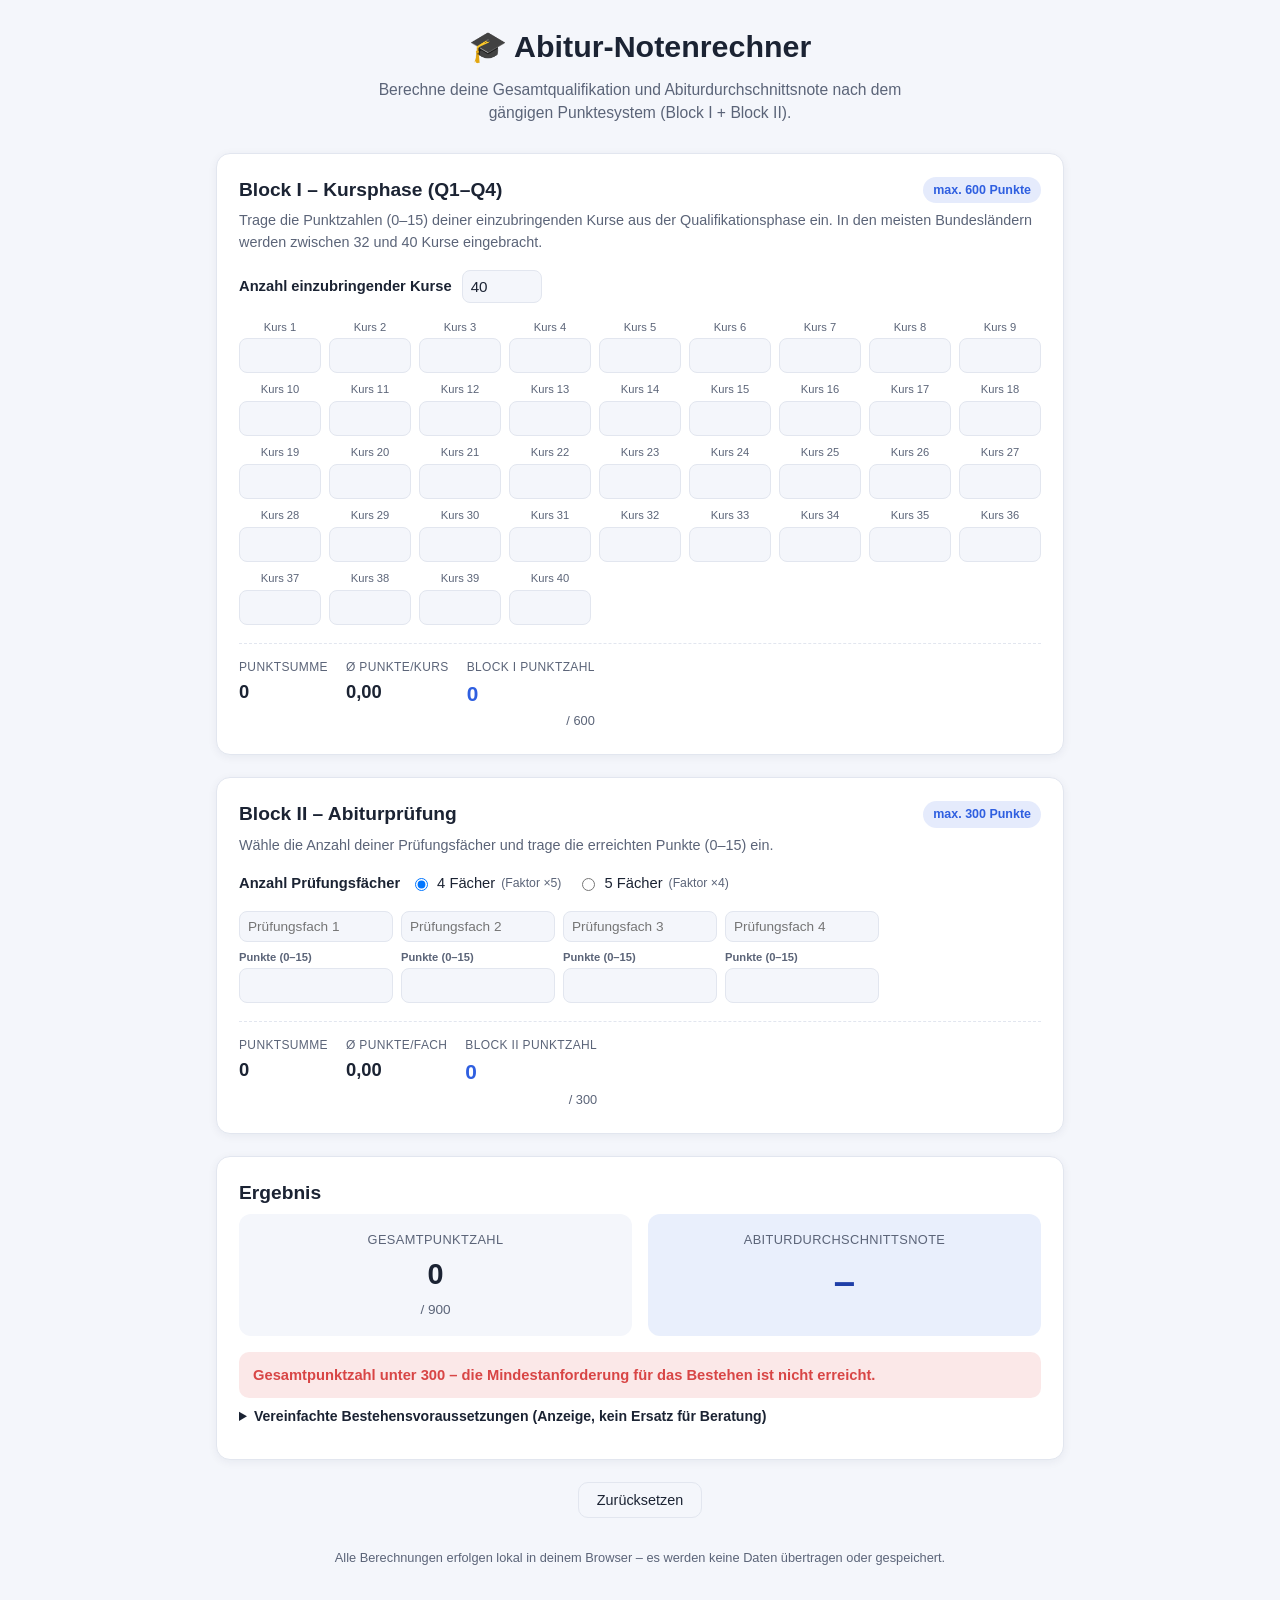
==== index.html @ d729ca48 "Add Abitur-Notenrechner (grade calculator) as static web app Computes Block I (Kursphase) and Block " ====
<!DOCTYPE html>
<html lang="de">
<head>
<meta charset="UTF-8">
<meta name="viewport" content="width=device-width, initial-scale=1.0">
<title>Abitur-Notenrechner</title>
<link rel="stylesheet" href="style.css">
</head>
<body>
<div class="page">

  <header class="site-header">
    <h1>🎓 Abitur-Notenrechner</h1>
    <p class="subtitle">Berechne deine Gesamtqualifikation und Abiturdurchschnittsnote nach dem gängigen Punktesystem (Block&nbsp;I + Block&nbsp;II).</p>
  </header>

  <main>

    <!-- BLOCK I -->
    <section class="card" id="block1">
      <div class="card-header">
        <h2>Block I &ndash; Kursphase (Q1&ndash;Q4)</h2>
        <span class="badge">max. 600 Punkte</span>
      </div>
      <p class="hint">
        Trage die Punktzahlen (0&ndash;15) deiner einzubringenden Kurse aus der Qualifikationsphase ein.
        In den meisten Bundesländern werden zwischen 32 und 40 Kurse eingebracht.
      </p>

      <div class="controls-row">
        <label for="courseCount">Anzahl einzubringender Kurse</label>
        <input type="number" id="courseCount" min="20" max="44" value="40">
      </div>

      <div id="courseGrid" class="input-grid"></div>

      <div class="block-summary">
        <div><span class="label">Punktsumme</span><span class="value" id="courseSum">0</span></div>
        <div><span class="label">Ø Punkte/Kurs</span><span class="value" id="courseAvg">0,00</span></div>
        <div><span class="label">Block&nbsp;I&nbsp;Punktzahl</span><span class="value strong" id="block1Score">0</span><span class="value-max">/ 600</span></div>
      </div>
    </section>

    <!-- BLOCK II -->
    <section class="card" id="block2">
      <div class="card-header">
        <h2>Block II &ndash; Abiturprüfung</h2>
        <span class="badge">max. 300 Punkte</span>
      </div>
      <p class="hint">Wähle die Anzahl deiner Prüfungsfächer und trage die erreichten Punkte (0&ndash;15) ein.</p>

      <div class="controls-row">
        <span class="label-inline">Anzahl Prüfungsfächer</span>
        <div class="radio-group">
          <label><input type="radio" name="examCount" value="4" checked> 4 Fächer <small>(Faktor ×5)</small></label>
          <label><input type="radio" name="examCount" value="5"> 5 Fächer <small>(Faktor ×4)</small></label>
        </div>
      </div>

      <div id="examGrid" class="input-grid exam-grid"></div>

      <div class="block-summary">
        <div><span class="label">Punktsumme</span><span class="value" id="examSum">0</span></div>
        <div><span class="label">Ø Punkte/Fach</span><span class="value" id="examAvg">0,00</span></div>
        <div><span class="label">Block&nbsp;II&nbsp;Punktzahl</span><span class="value strong" id="block2Score">0</span><span class="value-max">/ 300</span></div>
      </div>
    </section>

    <!-- RESULT -->
    <section class="card result-card" id="result">
      <div class="card-header">
        <h2>Ergebnis</h2>
      </div>

      <div class="result-grid">
        <div class="result-tile">
          <span class="label">Gesamtpunktzahl</span>
          <span class="value" id="totalScore">0</span>
          <span class="value-max">/ 900</span>
        </div>
        <div class="result-tile highlight">
          <span class="label">Abiturdurchschnittsnote</span>
          <span class="value note" id="finalGrade">&ndash;</span>
        </div>
      </div>

      <div id="statusBox" class="status-box"></div>

      <details class="rules">
        <summary>Vereinfachte Bestehensvoraussetzungen (Anzeige, kein Ersatz für Beratung)</summary>
        <ul id="rulesList"></ul>
        <p class="disclaimer">
          Die genauen Zulassungs- und Bestehensregeln (z.&nbsp;B. Anzahl erlaubter Unterkurse, Mindestanzahl an Kursen
          auf erhöhtem Niveau, Sonderregeln für Seminararbeiten/besondere Lernleistungen) unterscheiden sich je nach
          Bundesland. Dieser Rechner bildet ausschließlich die bundesweit einheitliche Punkte-zu-Noten-Formel der
          Kultusministerkonferenz ab und ersetzt keine verbindliche Auskunft deiner Schule.
        </p>
      </details>
    </section>

    <div class="actions">
      <button id="resetBtn" class="btn-secondary" type="button">Zurücksetzen</button>
    </div>

  </main>

  <footer class="site-footer">
    <p>Alle Berechnungen erfolgen lokal in deinem Browser &ndash; es werden keine Daten übertragen oder gespeichert.</p>
  </footer>

</div>
<script src="script.js"></script>
</body>
</html>
---- style.css ----
:root {
  --bg: #f4f6fb;
  --card-bg: #ffffff;
  --text: #1b2333;
  --text-muted: #5b6478;
  --border: #e2e6ef;
  --primary: #2f5fe0;
  --primary-dark: #1f3fa8;
  --accent: #16a37a;
  --danger: #d84545;
  --warning: #c98a0e;
  --radius: 14px;
  --shadow: 0 2px 10px rgba(20, 30, 60, 0.06);
}

@media (prefers-color-scheme: dark) {
  :root {
    --bg: #10131c;
    --card-bg: #181c28;
    --text: #eef1f8;
    --text-muted: #9aa3b8;
    --border: #2a2f3f;
    --primary: #5b82ff;
    --primary-dark: #7d9bff;
    --accent: #2fd39a;
    --danger: #ff6b6b;
    --warning: #f0b84c;
    --shadow: 0 2px 14px rgba(0, 0, 0, 0.35);
  }
}

* { box-sizing: border-box; }

body {
  margin: 0;
  font-family: "Segoe UI", Roboto, Helvetica, Arial, sans-serif;
  background: var(--bg);
  color: var(--text);
  line-height: 1.5;
}

.page {
  max-width: 880px;
  margin: 0 auto;
  padding: 24px 16px 60px;
}

.site-header { text-align: center; margin-bottom: 28px; }
.site-header h1 { margin: 0 0 8px; font-size: 1.9rem; }
.subtitle { color: var(--text-muted); max-width: 560px; margin: 0 auto; font-size: 0.98rem; }

.card {
  background: var(--card-bg);
  border: 1px solid var(--border);
  border-radius: var(--radius);
  box-shadow: var(--shadow);
  padding: 22px 22px 24px;
  margin-bottom: 22px;
}

.card-header {
  display: flex;
  align-items: center;
  justify-content: space-between;
  flex-wrap: wrap;
  gap: 8px;
  margin-bottom: 6px;
}

.card-header h2 { margin: 0; font-size: 1.2rem; }

.badge {
  background: rgba(47, 95, 224, 0.12);
  color: var(--primary);
  font-size: 0.78rem;
  font-weight: 600;
  padding: 4px 10px;
  border-radius: 999px;
  white-space: nowrap;
}

.hint {
  color: var(--text-muted);
  font-size: 0.9rem;
  margin: 6px 0 16px;
}

.controls-row {
  display: flex;
  align-items: center;
  gap: 10px;
  flex-wrap: wrap;
  margin-bottom: 16px;
}

.controls-row label, .label-inline {
  font-weight: 600;
  font-size: 0.92rem;
}

.controls-row input[type="number"] {
  width: 80px;
  padding: 7px 8px;
  border-radius: 8px;
  border: 1px solid var(--border);
  background: var(--bg);
  color: var(--text);
  font-size: 0.95rem;
}

.radio-group {
  display: flex;
  gap: 16px;
  flex-wrap: wrap;
}

.radio-group label {
  display: flex;
  align-items: center;
  gap: 6px;
  font-weight: 500;
  font-size: 0.92rem;
  cursor: pointer;
}

.radio-group small { color: var(--text-muted); }

.input-grid {
  display: grid;
  grid-template-columns: repeat(auto-fill, minmax(76px, 1fr));
  gap: 8px;
  margin-bottom: 18px;
}

.exam-grid { grid-template-columns: repeat(auto-fill, minmax(140px, 1fr)); }

.field {
  display: flex;
  flex-direction: column;
  gap: 3px;
}

.field label {
  font-size: 0.7rem;
  color: var(--text-muted);
  text-align: center;
}

.exam-grid .field label { text-align: left; font-weight: 600; }

.field input[type="number"] {
  width: 100%;
  padding: 8px 6px;
  text-align: center;
  border-radius: 8px;
  border: 1px solid var(--border);
  background: var(--bg);
  color: var(--text);
  font-size: 0.95rem;
}

.field input.warn { border-color: var(--warning); background: rgba(201, 138, 14, 0.08); }
.field input.zero { border-color: var(--danger); background: rgba(216, 69, 69, 0.08); }

.exam-grid .field input[type="text"] {
  padding: 7px 8px;
  border-radius: 8px;
  border: 1px solid var(--border);
  background: var(--bg);
  color: var(--text);
  font-size: 0.85rem;
  margin-bottom: 4px;
}

.block-summary {
  display: flex;
  gap: 18px;
  flex-wrap: wrap;
  border-top: 1px dashed var(--border);
  padding-top: 14px;
}

.block-summary > div {
  display: flex;
  flex-direction: column;
  gap: 2px;
}

.block-summary .label {
  font-size: 0.75rem;
  color: var(--text-muted);
  text-transform: uppercase;
  letter-spacing: 0.03em;
}

.block-summary .value {
  font-size: 1.15rem;
  font-weight: 600;
}

.block-summary .value.strong { color: var(--primary); font-size: 1.3rem; }
.block-summary .value-max { font-size: 0.8rem; color: var(--text-muted); align-self: flex-end; }

.result-card { border: 1px solid var(--border); }

.result-grid {
  display: grid;
  grid-template-columns: 1fr 1fr;
  gap: 16px;
  margin-bottom: 16px;
}

.result-tile {
  background: var(--bg);
  border-radius: 12px;
  padding: 16px;
  display: flex;
  flex-direction: column;
  align-items: center;
  gap: 4px;
  text-align: center;
}

.result-tile .label { font-size: 0.8rem; color: var(--text-muted); text-transform: uppercase; letter-spacing: 0.03em; }
.result-tile .value { font-size: 1.8rem; font-weight: 700; }
.result-tile.highlight { background: rgba(47, 95, 224, 0.1); }
.result-tile.highlight .value.note { color: var(--primary-dark); font-size: 2.4rem; }
.result-tile .value-max { font-size: 0.85rem; color: var(--text-muted); }

.status-box {
  border-radius: 10px;
  padding: 12px 14px;
  font-size: 0.92rem;
  font-weight: 600;
  margin-bottom: 8px;
}

.status-box.ok { background: rgba(22, 163, 122, 0.12); color: var(--accent); }
.status-box.fail { background: rgba(216, 69, 69, 0.12); color: var(--danger); }

.rules { font-size: 0.88rem; color: var(--text-muted); }
.rules summary { cursor: pointer; font-weight: 600; color: var(--text); margin-bottom: 8px; }
.rules ul { margin: 8px 0; padding-left: 20px; }
.rules li { margin-bottom: 4px; }
.rules li.pass::before { content: "✓ "; color: var(--accent); font-weight: 700; }
.rules li.fail::before { content: "✗ "; color: var(--danger); font-weight: 700; }
.disclaimer { font-size: 0.8rem; margin-top: 10px; }

.actions { display: flex; justify-content: center; }

.btn-secondary {
  background: transparent;
  border: 1px solid var(--border);
  color: var(--text);
  padding: 9px 18px;
  border-radius: 10px;
  cursor: pointer;
  font-size: 0.9rem;
}
.btn-secondary:hover { border-color: var(--primary); color: var(--primary); }

.site-footer {
  text-align: center;
  color: var(--text-muted);
  font-size: 0.8rem;
  margin-top: 30px;
}

@media (max-width: 480px) {
  .result-grid { grid-template-columns: 1fr; }
}
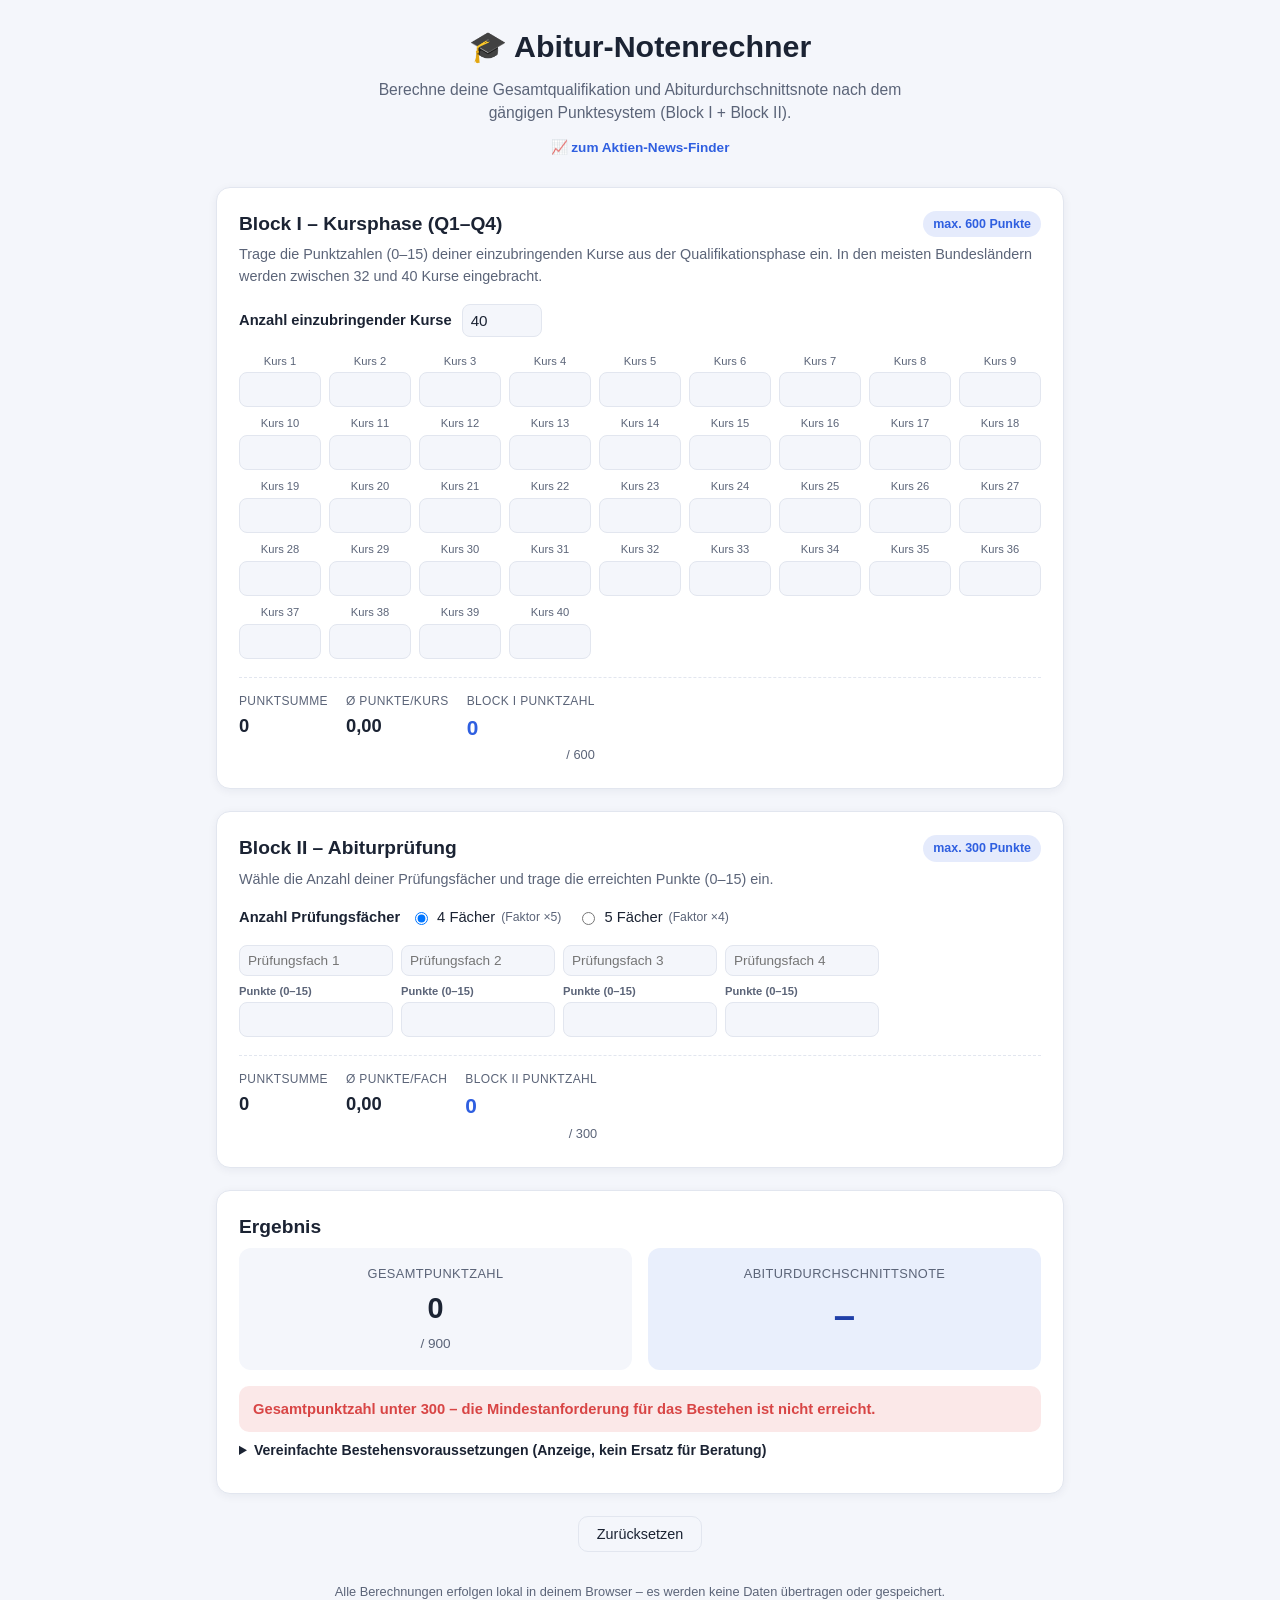
==== commit 82837712: "Add Aktien-News-Finder: search stock news by ticker/company name Client-only page that queries the f" ====
--- a/index.html
+++ b/index.html
@@ -12,6 +12,7 @@
   <header class="site-header">
     <h1>🎓 Abitur-Notenrechner</h1>
     <p class="subtitle">Berechne deine Gesamtqualifikation und Abiturdurchschnittsnote nach dem gängigen Punktesystem (Block&nbsp;I + Block&nbsp;II).</p>
+    <nav class="tool-nav"><a href="aktien-news.html">📈 zum Aktien-News-Finder</a></nav>
   </header>
 
   <main>
--- a/style.css
+++ b/style.css
@@ -49,6 +49,15 @@
 .site-header h1 { margin: 0 0 8px; font-size: 1.9rem; }
 .subtitle { color: var(--text-muted); max-width: 560px; margin: 0 auto; font-size: 0.98rem; }
 
+.tool-nav { margin-top: 10px; }
+.tool-nav a {
+  color: var(--primary);
+  text-decoration: none;
+  font-size: 0.85rem;
+  font-weight: 600;
+}
+.tool-nav a:hover { text-decoration: underline; }
+
 .card {
   background: var(--card-bg);
   border: 1px solid var(--border);
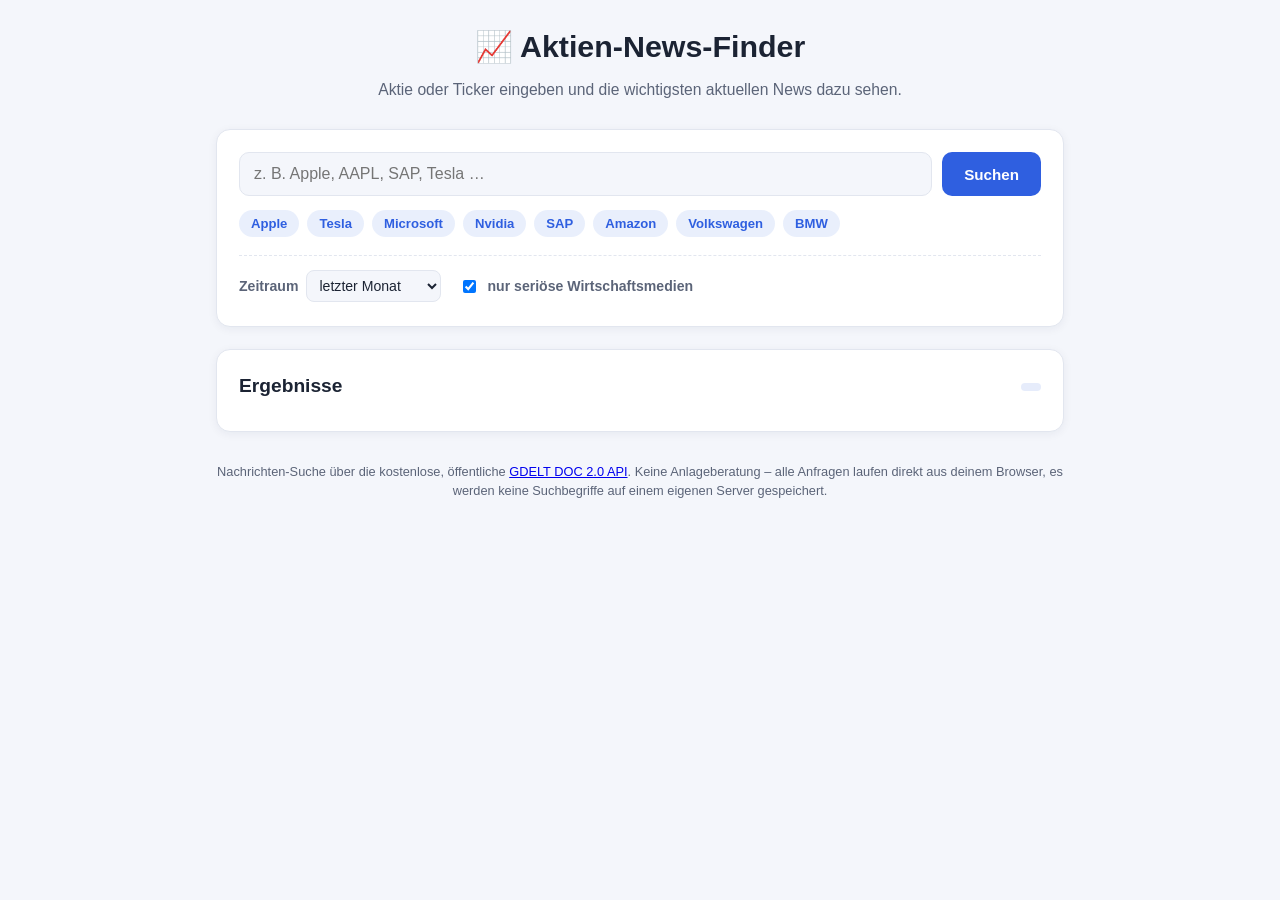
==== commit 0c44537d: "Remove Abitur-Notenrechner, make Aktien-News-Finder the site Deletes the old grade-calculator page a" ====
--- a/index.html
+++ b/index.html
@@ -3,110 +3,61 @@
 <head>
 <meta charset="UTF-8">
 <meta name="viewport" content="width=device-width, initial-scale=1.0">
-<title>Abitur-Notenrechner</title>
+<title>Aktien-News-Finder</title>
 <link rel="stylesheet" href="style.css">
 </head>
 <body>
-<div class="page">
+<div class="page news-page">
 
   <header class="site-header">
-    <h1>🎓 Abitur-Notenrechner</h1>
-    <p class="subtitle">Berechne deine Gesamtqualifikation und Abiturdurchschnittsnote nach dem gängigen Punktesystem (Block&nbsp;I + Block&nbsp;II).</p>
-    <nav class="tool-nav"><a href="aktien-news.html">📈 zum Aktien-News-Finder</a></nav>
+    <h1>📈 Aktien-News-Finder</h1>
+    <p class="subtitle">Aktie oder Ticker eingeben und die wichtigsten aktuellen News dazu sehen.</p>
   </header>
 
   <main>
 
-    <!-- BLOCK I -->
-    <section class="card" id="block1">
-      <div class="card-header">
-        <h2>Block I &ndash; Kursphase (Q1&ndash;Q4)</h2>
-        <span class="badge">max. 600 Punkte</span>
-      </div>
-      <p class="hint">
-        Trage die Punktzahlen (0&ndash;15) deiner einzubringenden Kurse aus der Qualifikationsphase ein.
-        In den meisten Bundesländern werden zwischen 32 und 40 Kurse eingebracht.
-      </p>
+    <section class="card search-card">
+      <form id="searchForm" class="search-row" autocomplete="off">
+        <input type="text" id="stockInput" placeholder="z. B. Apple, AAPL, SAP, Tesla …" aria-label="Aktie oder Ticker">
+        <button type="submit" class="btn-primary">Suchen</button>
+      </form>
+      <div id="suggestions" class="suggestions" hidden></div>
 
-      <div class="controls-row">
-        <label for="courseCount">Anzahl einzubringender Kurse</label>
-        <input type="number" id="courseCount" min="20" max="44" value="40">
-      </div>
+      <div class="chip-row" id="popularChips"></div>
 
-      <div id="courseGrid" class="input-grid"></div>
-
-      <div class="block-summary">
-        <div><span class="label">Punktsumme</span><span class="value" id="courseSum">0</span></div>
-        <div><span class="label">Ø Punkte/Kurs</span><span class="value" id="courseAvg">0,00</span></div>
-        <div><span class="label">Block&nbsp;I&nbsp;Punktzahl</span><span class="value strong" id="block1Score">0</span><span class="value-max">/ 600</span></div>
+      <div class="filter-row">
+        <label class="filter-item">
+          Zeitraum
+          <select id="timespanSelect">
+            <option value="1d">letzte 24 Std.</option>
+            <option value="3d">letzte 3 Tage</option>
+            <option value="1w">letzte Woche</option>
+            <option value="1m" selected>letzter Monat</option>
+            <option value="3m">letzte 3 Monate</option>
+          </select>
+        </label>
+        <label class="filter-item checkbox">
+          <input type="checkbox" id="trustedOnly" checked>
+          nur seriöse Wirtschaftsmedien
+        </label>
       </div>
     </section>
 
-    <!-- BLOCK II -->
-    <section class="card" id="block2">
+    <section class="card results-card">
       <div class="card-header">
-        <h2>Block II &ndash; Abiturprüfung</h2>
-        <span class="badge">max. 300 Punkte</span>
-      </div>
-      <p class="hint">Wähle die Anzahl deiner Prüfungsfächer und trage die erreichten Punkte (0&ndash;15) ein.</p>
-
-      <div class="controls-row">
-        <span class="label-inline">Anzahl Prüfungsfächer</span>
-        <div class="radio-group">
-          <label><input type="radio" name="examCount" value="4" checked> 4 Fächer <small>(Faktor ×5)</small></label>
-          <label><input type="radio" name="examCount" value="5"> 5 Fächer <small>(Faktor ×4)</small></label>
-        </div>
+        <h2 id="resultsTitle">Ergebnisse</h2>
+        <span class="badge" id="resultsCount"></span>
       </div>
 
-      <div id="examGrid" class="input-grid exam-grid"></div>
-
-      <div class="block-summary">
-        <div><span class="label">Punktsumme</span><span class="value" id="examSum">0</span></div>
-        <div><span class="label">Ø Punkte/Fach</span><span class="value" id="examAvg">0,00</span></div>
-        <div><span class="label">Block&nbsp;II&nbsp;Punktzahl</span><span class="value strong" id="block2Score">0</span><span class="value-max">/ 300</span></div>
-      </div>
+      <div id="statusBox" class="status-box" hidden></div>
+      <div id="newsList" class="news-list"></div>
     </section>
-
-    <!-- RESULT -->
-    <section class="card result-card" id="result">
-      <div class="card-header">
-        <h2>Ergebnis</h2>
-      </div>
-
-      <div class="result-grid">
-        <div class="result-tile">
-          <span class="label">Gesamtpunktzahl</span>
-          <span class="value" id="totalScore">0</span>
-          <span class="value-max">/ 900</span>
-        </div>
-        <div class="result-tile highlight">
-          <span class="label">Abiturdurchschnittsnote</span>
-          <span class="value note" id="finalGrade">&ndash;</span>
-        </div>
-      </div>
-
-      <div id="statusBox" class="status-box"></div>
-
-      <details class="rules">
-        <summary>Vereinfachte Bestehensvoraussetzungen (Anzeige, kein Ersatz für Beratung)</summary>
-        <ul id="rulesList"></ul>
-        <p class="disclaimer">
-          Die genauen Zulassungs- und Bestehensregeln (z.&nbsp;B. Anzahl erlaubter Unterkurse, Mindestanzahl an Kursen
-          auf erhöhtem Niveau, Sonderregeln für Seminararbeiten/besondere Lernleistungen) unterscheiden sich je nach
-          Bundesland. Dieser Rechner bildet ausschließlich die bundesweit einheitliche Punkte-zu-Noten-Formel der
-          Kultusministerkonferenz ab und ersetzt keine verbindliche Auskunft deiner Schule.
-        </p>
-      </details>
-    </section>
-
-    <div class="actions">
-      <button id="resetBtn" class="btn-secondary" type="button">Zurücksetzen</button>
-    </div>
 
   </main>
 
   <footer class="site-footer">
-    <p>Alle Berechnungen erfolgen lokal in deinem Browser &ndash; es werden keine Daten übertragen oder gespeichert.</p>
+    <p>Nachrichten-Suche über die kostenlose, öffentliche <a href="https://blog.gdeltproject.org/gdelt-doc-2-0-api-debuts/" target="_blank" rel="noopener">GDELT&nbsp;DOC&nbsp;2.0&nbsp;API</a>.
+    Keine Anlageberatung &ndash; alle Anfragen laufen direkt aus deinem Browser, es werden keine Suchbegriffe auf einem eigenen Server gespeichert.</p>
   </footer>
 
 </div>
--- a/style.css
+++ b/style.css
@@ -49,15 +49,6 @@
 .site-header h1 { margin: 0 0 8px; font-size: 1.9rem; }
 .subtitle { color: var(--text-muted); max-width: 560px; margin: 0 auto; font-size: 0.98rem; }
 
-.tool-nav { margin-top: 10px; }
-.tool-nav a {
-  color: var(--primary);
-  text-decoration: none;
-  font-size: 0.85rem;
-  font-weight: 600;
-}
-.tool-nav a:hover { text-decoration: underline; }
-
 .card {
   background: var(--card-bg);
   border: 1px solid var(--border);
@@ -88,154 +79,6 @@
   white-space: nowrap;
 }
 
-.hint {
-  color: var(--text-muted);
-  font-size: 0.9rem;
-  margin: 6px 0 16px;
-}
-
-.controls-row {
-  display: flex;
-  align-items: center;
-  gap: 10px;
-  flex-wrap: wrap;
-  margin-bottom: 16px;
-}
-
-.controls-row label, .label-inline {
-  font-weight: 600;
-  font-size: 0.92rem;
-}
-
-.controls-row input[type="number"] {
-  width: 80px;
-  padding: 7px 8px;
-  border-radius: 8px;
-  border: 1px solid var(--border);
-  background: var(--bg);
-  color: var(--text);
-  font-size: 0.95rem;
-}
-
-.radio-group {
-  display: flex;
-  gap: 16px;
-  flex-wrap: wrap;
-}
-
-.radio-group label {
-  display: flex;
-  align-items: center;
-  gap: 6px;
-  font-weight: 500;
-  font-size: 0.92rem;
-  cursor: pointer;
-}
-
-.radio-group small { color: var(--text-muted); }
-
-.input-grid {
-  display: grid;
-  grid-template-columns: repeat(auto-fill, minmax(76px, 1fr));
-  gap: 8px;
-  margin-bottom: 18px;
-}
-
-.exam-grid { grid-template-columns: repeat(auto-fill, minmax(140px, 1fr)); }
-
-.field {
-  display: flex;
-  flex-direction: column;
-  gap: 3px;
-}
-
-.field label {
-  font-size: 0.7rem;
-  color: var(--text-muted);
-  text-align: center;
-}
-
-.exam-grid .field label { text-align: left; font-weight: 600; }
-
-.field input[type="number"] {
-  width: 100%;
-  padding: 8px 6px;
-  text-align: center;
-  border-radius: 8px;
-  border: 1px solid var(--border);
-  background: var(--bg);
-  color: var(--text);
-  font-size: 0.95rem;
-}
-
-.field input.warn { border-color: var(--warning); background: rgba(201, 138, 14, 0.08); }
-.field input.zero { border-color: var(--danger); background: rgba(216, 69, 69, 0.08); }
-
-.exam-grid .field input[type="text"] {
-  padding: 7px 8px;
-  border-radius: 8px;
-  border: 1px solid var(--border);
-  background: var(--bg);
-  color: var(--text);
-  font-size: 0.85rem;
-  margin-bottom: 4px;
-}
-
-.block-summary {
-  display: flex;
-  gap: 18px;
-  flex-wrap: wrap;
-  border-top: 1px dashed var(--border);
-  padding-top: 14px;
-}
-
-.block-summary > div {
-  display: flex;
-  flex-direction: column;
-  gap: 2px;
-}
-
-.block-summary .label {
-  font-size: 0.75rem;
-  color: var(--text-muted);
-  text-transform: uppercase;
-  letter-spacing: 0.03em;
-}
-
-.block-summary .value {
-  font-size: 1.15rem;
-  font-weight: 600;
-}
-
-.block-summary .value.strong { color: var(--primary); font-size: 1.3rem; }
-.block-summary .value-max { font-size: 0.8rem; color: var(--text-muted); align-self: flex-end; }
-
-.result-card { border: 1px solid var(--border); }
-
-.result-grid {
-  display: grid;
-  grid-template-columns: 1fr 1fr;
-  gap: 16px;
-  margin-bottom: 16px;
-}
-
-.result-tile {
-  background: var(--bg);
-  border-radius: 12px;
-  padding: 16px;
-  display: flex;
-  flex-direction: column;
-  align-items: center;
-  gap: 4px;
-  text-align: center;
-}
-
-.result-tile .label { font-size: 0.8rem; color: var(--text-muted); text-transform: uppercase; letter-spacing: 0.03em; }
-.result-tile .value { font-size: 1.8rem; font-weight: 700; }
-.result-tile.highlight { background: rgba(47, 95, 224, 0.1); }
-.result-tile.highlight .value.note { color: var(--primary-dark); font-size: 2.4rem; }
-.result-tile .value-max { font-size: 0.85rem; color: var(--text-muted); }
-
 .status-box {
   border-radius: 10px;
   padding: 12px 14px;
@@ -246,27 +89,8 @@
 
 .status-box.ok { background: rgba(22, 163, 122, 0.12); color: var(--accent); }
 .status-box.fail { background: rgba(216, 69, 69, 0.12); color: var(--danger); }
-
-.rules { font-size: 0.88rem; color: var(--text-muted); }
-.rules summary { cursor: pointer; font-weight: 600; color: var(--text); margin-bottom: 8px; }
-.rules ul { margin: 8px 0; padding-left: 20px; }
-.rules li { margin-bottom: 4px; }
-.rules li.pass::before { content: "✓ "; color: var(--accent); font-weight: 700; }
-.rules li.fail::before { content: "✗ "; color: var(--danger); font-weight: 700; }
-.disclaimer { font-size: 0.8rem; margin-top: 10px; }
-
-.actions { display: flex; justify-content: center; }
-
-.btn-secondary {
-  background: transparent;
-  border: 1px solid var(--border);
-  color: var(--text);
-  padding: 9px 18px;
-  border-radius: 10px;
-  cursor: pointer;
-  font-size: 0.9rem;
-}
-.btn-secondary:hover { border-color: var(--primary); color: var(--primary); }
+.status-box.loading { background: rgba(47, 95, 224, 0.1); color: var(--primary); }
+.status-box.warn { background: rgba(201, 138, 14, 0.12); color: var(--warning); }
 
 .site-footer {
   text-align: center;
@@ -275,6 +99,166 @@
   margin-top: 30px;
 }
 
+/* Aktien-News-Finder */
+
+.search-card { position: relative; }
+
+.search-row {
+  display: flex;
+  gap: 10px;
+}
+
+.search-row input[type="text"] {
+  flex: 1;
+  padding: 12px 14px;
+  font-size: 1rem;
+  border-radius: 10px;
+  border: 1px solid var(--border);
+  background: var(--bg);
+  color: var(--text);
+}
+
+.btn-primary {
+  background: var(--primary);
+  color: #fff;
+  border: none;
+  padding: 0 22px;
+  border-radius: 10px;
+  font-size: 0.95rem;
+  font-weight: 600;
+  cursor: pointer;
+}
+.btn-primary:hover { background: var(--primary-dark); }
+
+.suggestions {
+  position: absolute;
+  left: 22px;
+  right: 22px;
+  top: 76px;
+  background: var(--card-bg);
+  border: 1px solid var(--border);
+  border-radius: 10px;
+  box-shadow: var(--shadow);
+  z-index: 10;
+  overflow: hidden;
+}
+
+.suggestion-item {
+  display: block;
+  width: 100%;
+  text-align: left;
+  background: none;
+  border: none;
+  padding: 10px 14px;
+  font-size: 0.9rem;
+  color: var(--text);
+  cursor: pointer;
+}
+.suggestion-item:hover { background: var(--bg); }
+
+.chip-row {
+  display: flex;
+  flex-wrap: wrap;
+  gap: 8px;
+  margin-top: 14px;
+}
+
+.chip {
+  background: rgba(47, 95, 224, 0.1);
+  color: var(--primary);
+  border: none;
+  padding: 6px 12px;
+  border-radius: 999px;
+  font-size: 0.82rem;
+  font-weight: 600;
+  cursor: pointer;
+}
+.chip:hover { background: rgba(47, 95, 224, 0.2); }
+
+.filter-row {
+  display: flex;
+  flex-wrap: wrap;
+  gap: 18px;
+  align-items: center;
+  margin-top: 18px;
+  padding-top: 14px;
+  border-top: 1px dashed var(--border);
+}
+
+.filter-item {
+  display: flex;
+  align-items: center;
+  gap: 8px;
+  font-size: 0.88rem;
+  font-weight: 600;
+  color: var(--text-muted);
+}
+
+.filter-item select {
+  padding: 6px 8px;
+  border-radius: 8px;
+  border: 1px solid var(--border);
+  background: var(--bg);
+  color: var(--text);
+  font-size: 0.88rem;
+  font-weight: 500;
+}
+
+.filter-item.checkbox {
+  cursor: pointer;
+}
+
+.news-list {
+  display: grid;
+  grid-template-columns: repeat(auto-fill, minmax(260px, 1fr));
+  gap: 14px;
+}
+
+.news-item {
+  display: flex;
+  flex-direction: column;
+  border: 1px solid var(--border);
+  border-radius: 12px;
+  overflow: hidden;
+  text-decoration: none;
+  color: var(--text);
+  background: var(--bg);
+  transition: transform 0.12s ease, box-shadow 0.12s ease;
+}
+.news-item:hover {
+  transform: translateY(-2px);
+  box-shadow: var(--shadow);
+  border-color: var(--primary);
+}
+
+.news-thumb {
+  width: 100%;
+  height: 140px;
+  object-fit: cover;
+  background: var(--border);
+}
+
+.news-body {
+  padding: 12px 14px 14px;
+  display: flex;
+  flex-direction: column;
+  gap: 8px;
+  flex: 1;
+}
+
+.news-title {
+  font-size: 0.95rem;
+  font-weight: 600;
+  line-height: 1.35;
+}
+
+.news-meta {
+  font-size: 0.78rem;
+  color: var(--text-muted);
+  margin-top: auto;
+}
+
 @media (max-width: 480px) {
-  .result-grid { grid-template-columns: 1fr; }
-}
+  .search-row { flex-direction: column; }
+  .btn-primary { padding: 12px; }
+}
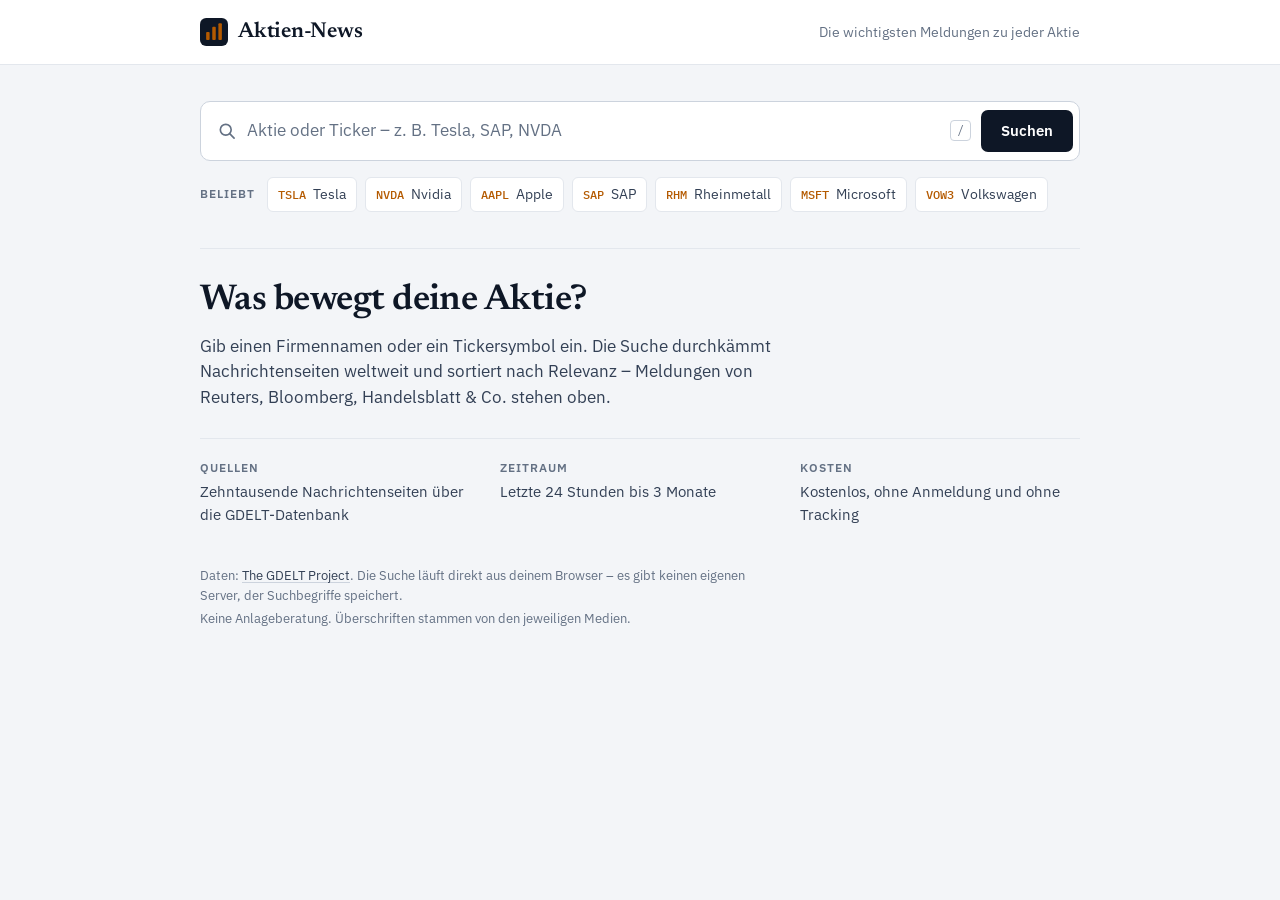
==== commit 76eb0e6b: "Redesign Aktien-News and harden GDELT error handling Editorial redesign with self-hosted Newsreader " ====
--- a/index.html
+++ b/index.html
@@ -2,65 +2,128 @@
 <html lang="de">
 <head>
 <meta charset="UTF-8">
-<meta name="viewport" content="width=device-width, initial-scale=1.0">
-<title>Aktien-News-Finder</title>
+<meta name="viewport" content="width=device-width, initial-scale=1.0, viewport-fit=cover">
+<meta name="description" content="Aktie oder Ticker eingeben und die wichtigsten aktuellen Nachrichten dazu sehen – Top-Medien zuerst.">
+<meta name="color-scheme" content="light dark">
+<meta name="theme-color" content="#F3F5F8" media="(prefers-color-scheme: light)">
+<meta name="theme-color" content="#0A0F16" media="(prefers-color-scheme: dark)">
+<title>Aktien-News</title>
+<link rel="icon" href="data:image/svg+xml,%3Csvg xmlns='http://www.w3.org/2000/svg' viewBox='0 0 32 32'%3E%3Crect width='32' height='32' rx='7' fill='%230E1726'/%3E%3Crect x='7' y='16' width='4' height='9' rx='1' fill='%23F2A33A'/%3E%3Crect x='14' y='10' width='4' height='15' rx='1' fill='%23F2A33A'/%3E%3Crect x='21' y='6' width='4' height='19' rx='1' fill='%23F2A33A'/%3E%3C/svg%3E">
+<link rel="preload" href="fonts/ibm-plex-sans-latin-400-normal.woff2" as="font" type="font/woff2" crossorigin>
+<link rel="preload" href="fonts/newsreader-latin-500-normal.woff2" as="font" type="font/woff2" crossorigin>
 <link rel="stylesheet" href="style.css">
 </head>
 <body>
-<div class="page news-page">
 
-  <header class="site-header">
-    <h1>📈 Aktien-News-Finder</h1>
-    <p class="subtitle">Aktie oder Ticker eingeben und die wichtigsten aktuellen News dazu sehen.</p>
-  </header>
+<header class="masthead">
+  <div class="wrap masthead-inner">
+    <a class="brand" href="./" aria-label="Aktien-News – Startseite">
+      <svg class="brand-mark" viewBox="0 0 32 32" aria-hidden="true">
+        <rect width="32" height="32" rx="7" class="brand-mark-bg"/>
+        <rect x="7" y="16" width="4" height="9" rx="1" class="brand-mark-bar"/>
+        <rect x="14" y="10" width="4" height="15" rx="1" class="brand-mark-bar"/>
+        <rect x="21" y="6" width="4" height="19" rx="1" class="brand-mark-bar"/>
+      </svg>
+      <span class="brand-name">Aktien-News</span>
+    </a>
+    <p class="brand-tag">Die wichtigsten Meldungen zu jeder Aktie</p>
+  </div>
+</header>
 
-  <main>
+<main class="wrap">
 
-    <section class="card search-card">
-      <form id="searchForm" class="search-row" autocomplete="off">
-        <input type="text" id="stockInput" placeholder="z. B. Apple, AAPL, SAP, Tesla …" aria-label="Aktie oder Ticker">
-        <button type="submit" class="btn-primary">Suchen</button>
-      </form>
-      <div id="suggestions" class="suggestions" hidden></div>
+  <section class="search-panel" aria-label="Suche">
+    <form id="searchForm" role="search" autocomplete="off" novalidate>
+      <label for="stockInput" class="visually-hidden">Aktie oder Tickersymbol</label>
+      <div class="field">
+        <svg class="field-icon" viewBox="0 0 24 24" aria-hidden="true"><circle cx="10.5" cy="10.5" r="6.5"/><path d="m15.5 15.5 5 5"/></svg>
+        <input id="stockInput" type="search" enterkeyhint="search" spellcheck="false"
+               placeholder="Aktie oder Ticker – z. B. Tesla, SAP, NVDA"
+               role="combobox" aria-autocomplete="list" aria-expanded="false" aria-controls="suggestions">
+        <kbd class="kbd-hint" aria-hidden="true">/</kbd>
+        <button type="submit" class="btn-search">Suchen</button>
+      </div>
+      <ul id="suggestions" class="suggestions" role="listbox" aria-label="Vorschläge" hidden></ul>
+    </form>
 
-      <div class="chip-row" id="popularChips"></div>
+    <div class="quickpicks">
+      <span class="quickpicks-label">Beliebt</span>
+      <div id="quickpicks" class="quickpicks-list"></div>
+    </div>
+  </section>
 
-      <div class="filter-row">
-        <label class="filter-item">
-          Zeitraum
-          <select id="timespanSelect">
-            <option value="1d">letzte 24 Std.</option>
-            <option value="3d">letzte 3 Tage</option>
-            <option value="1w">letzte Woche</option>
-            <option value="1m" selected>letzter Monat</option>
-            <option value="3m">letzte 3 Monate</option>
-          </select>
-        </label>
-        <label class="filter-item checkbox">
-          <input type="checkbox" id="trustedOnly" checked>
-          nur seriöse Wirtschaftsmedien
-        </label>
+  <section id="results" class="results" aria-label="Nachrichten">
+
+    <div id="intro" class="intro">
+      <h1 class="intro-title">Was bewegt deine Aktie?</h1>
+      <p class="intro-text">Gib einen Firmennamen oder ein Tickersymbol ein. Die Suche durchkämmt Nachrichtenseiten weltweit und sortiert nach Relevanz – Meldungen von Reuters, Bloomberg, Handelsblatt &amp; Co. stehen oben.</p>
+      <dl class="facts">
+        <div><dt>Quellen</dt><dd>Zehntausende Nachrichtenseiten über die GDELT-Datenbank</dd></div>
+        <div><dt>Zeitraum</dt><dd>Letzte 24 Stunden bis 3 Monate</dd></div>
+        <div><dt>Kosten</dt><dd>Kostenlos, ohne Anmeldung und ohne Tracking</dd></div>
+      </dl>
+    </div>
+
+    <div id="resultsHead" class="results-head" hidden>
+      <div class="results-title-row">
+        <span id="resultsTicker" class="ticker" hidden></span>
+        <h1 id="resultsTitle" class="results-title"></h1>
       </div>
-    </section>
+      <p id="resultsMeta" class="results-meta"></p>
+    </div>
 
-    <section class="card results-card">
-      <div class="card-header">
-        <h2 id="resultsTitle">Ergebnisse</h2>
-        <span class="badge" id="resultsCount"></span>
+    <div id="toolbar" class="toolbar" hidden>
+      <div class="control">
+        <span class="control-label" id="lblTime">Zeitraum</span>
+        <div class="seg-scroll">
+          <div class="seg" id="segTime" role="group" aria-labelledby="lblTime">
+            <button type="button" data-value="1d">24 Std.</button>
+            <button type="button" data-value="3d">3 Tage</button>
+            <button type="button" data-value="1w">Woche</button>
+            <button type="button" data-value="1m">Monat</button>
+            <button type="button" data-value="3m">3 Monate</button>
+          </div>
+        </div>
       </div>
+      <div class="control">
+        <span class="control-label" id="lblSort">Sortierung</span>
+        <div class="seg" id="segSort" role="group" aria-labelledby="lblSort">
+          <button type="button" data-value="relevanz">Wichtigste</button>
+          <button type="button" data-value="neu">Neueste</button>
+        </div>
+      </div>
+      <div class="control">
+        <span class="control-label" id="lblSource">Quellen</span>
+        <div class="seg" id="segSource" role="group" aria-labelledby="lblSource">
+          <button type="button" data-value="alle">Alle</button>
+          <button type="button" data-value="top">Nur Top-Medien</button>
+        </div>
+      </div>
+    </div>
 
-      <div id="statusBox" class="status-box" hidden></div>
-      <div id="newsList" class="news-list"></div>
-    </section>
+    <div id="notice" class="notice" role="status" aria-live="polite" hidden>
+      <span id="noticeText" class="notice-text"></span>
+      <button type="button" id="noticeAction" class="notice-action" hidden></button>
+    </div>
 
-  </main>
+    <div id="skeleton" class="skeleton" hidden aria-hidden="true">
+      <div class="sk-row"><div class="sk-line sk-short"></div><div class="sk-line"></div><div class="sk-line sk-mid"></div></div>
+      <div class="sk-row"><div class="sk-line sk-short"></div><div class="sk-line"></div><div class="sk-line sk-mid"></div></div>
+      <div class="sk-row"><div class="sk-line sk-short"></div><div class="sk-line"></div><div class="sk-line sk-mid"></div></div>
+      <div class="sk-row"><div class="sk-line sk-short"></div><div class="sk-line"></div><div class="sk-line sk-mid"></div></div>
+    </div>
 
-  <footer class="site-footer">
-    <p>Nachrichten-Suche über die kostenlose, öffentliche <a href="https://blog.gdeltproject.org/gdelt-doc-2-0-api-debuts/" target="_blank" rel="noopener">GDELT&nbsp;DOC&nbsp;2.0&nbsp;API</a>.
-    Keine Anlageberatung &ndash; alle Anfragen laufen direkt aus deinem Browser, es werden keine Suchbegriffe auf einem eigenen Server gespeichert.</p>
-  </footer>
+    <div id="lead"></div>
+    <ol id="newsList" class="news-list"></ol>
+  </section>
 
-</div>
+</main>
+
+<footer class="wrap site-footer">
+  <p>Daten: <a href="https://www.gdeltproject.org/" target="_blank" rel="noopener">The GDELT Project</a>. Die Suche läuft direkt aus deinem Browser – es gibt keinen eigenen Server, der Suchbegriffe speichert.</p>
+  <p>Keine Anlageberatung. Überschriften stammen von den jeweiligen Medien.</p>
+</footer>
+
 <script src="script.js"></script>
 </body>
 </html>
--- a/style.css
+++ b/style.css
@@ -1,264 +1,722 @@
+@font-face { font-family: "Newsreader"; font-weight: 500; font-style: normal; font-display: swap; src: url("fonts/newsreader-latin-500-normal.woff2") format("woff2"); }
+@font-face { font-family: "Newsreader"; font-weight: 600; font-style: normal; font-display: swap; src: url("fonts/newsreader-latin-600-normal.woff2") format("woff2"); }
+@font-face { font-family: "IBM Plex Sans"; font-weight: 400; font-style: normal; font-display: swap; src: url("fonts/ibm-plex-sans-latin-400-normal.woff2") format("woff2"); }
+@font-face { font-family: "IBM Plex Sans"; font-weight: 500; font-style: normal; font-display: swap; src: url("fonts/ibm-plex-sans-latin-500-normal.woff2") format("woff2"); }
+@font-face { font-family: "IBM Plex Sans"; font-weight: 600; font-style: normal; font-display: swap; src: url("fonts/ibm-plex-sans-latin-600-normal.woff2") format("woff2"); }
+@font-face { font-family: "IBM Plex Mono"; font-weight: 400; font-style: normal; font-display: swap; src: url("fonts/ibm-plex-mono-latin-400-normal.woff2") format("woff2"); }
+@font-face { font-family: "IBM Plex Mono"; font-weight: 500; font-style: normal; font-display: swap; src: url("fonts/ibm-plex-mono-latin-500-normal.woff2") format("woff2"); }
+
 :root {
-  --bg: #f4f6fb;
-  --card-bg: #ffffff;
-  --text: #1b2333;
-  --text-muted: #5b6478;
-  --border: #e2e6ef;
-  --primary: #2f5fe0;
-  --primary-dark: #1f3fa8;
-  --accent: #16a37a;
-  --danger: #d84545;
-  --warning: #c98a0e;
-  --radius: 14px;
-  --shadow: 0 2px 10px rgba(20, 30, 60, 0.06);
+  color-scheme: light;
+
+  --ground: #F3F5F8;
+  --surface: #FFFFFF;
+  --surface-2: #F8F9FB;
+  --ink: #0E1726;
+  --ink-2: #334055;
+  --muted: #647184;
+  --line: #E3E7ED;
+  --line-strong: #CCD3DD;
+  --accent: #B45A00;
+  --accent-strong: #8F4700;
+  --accent-soft: #FFF2E0;
+  --active-bg: #0E1726;
+  --active-ink: #FFFFFF;
+  --danger: #B42318;
+  --danger-soft: #FDEDEB;
+  --warn: #8A5A00;
+  --warn-soft: #FFF5DA;
+  --info: #334055;
+  --info-soft: #EEF1F5;
+  --skeleton: #E8ECF1;
+  --skeleton-hi: #F4F6F9;
+  --shadow-pop: 0 12px 32px -12px rgba(14, 23, 38, 0.28), 0 2px 6px rgba(14, 23, 38, 0.06);
+  --focus: 0 0 0 3px rgba(180, 90, 0, 0.35);
+
+  --font-display: "Newsreader", "Iowan Old Style", "Charter", Georgia, "Times New Roman", serif;
+  --font-sans: "IBM Plex Sans", -apple-system, BlinkMacSystemFont, "Segoe UI", Roboto, Helvetica, Arial, sans-serif;
+  --font-mono: "IBM Plex Mono", ui-monospace, "SF Mono", Menlo, Consolas, monospace;
+
+  --radius-sm: 6px;
+  --radius: 10px;
+  --wrap: 920px;
 }
 
 @media (prefers-color-scheme: dark) {
-  :root {
-    --bg: #10131c;
-    --card-bg: #181c28;
-    --text: #eef1f8;
-    --text-muted: #9aa3b8;
-    --border: #2a2f3f;
-    --primary: #5b82ff;
-    --primary-dark: #7d9bff;
-    --accent: #2fd39a;
-    --danger: #ff6b6b;
-    --warning: #f0b84c;
-    --shadow: 0 2px 14px rgba(0, 0, 0, 0.35);
+  :root:not([data-theme="light"]) {
+    color-scheme: dark;
+    --ground: #0A0F16;
+    --surface: #111823;
+    --surface-2: #0E141D;
+    --ink: #E8EDF4;
+    --ink-2: #C2CBD7;
+    --muted: #8894A5;
+    --line: #1F2935;
+    --line-strong: #2E3A49;
+    --accent: #F2A33A;
+    --accent-strong: #FFBE66;
+    --accent-soft: rgba(242, 163, 58, 0.12);
+    --active-bg: #E8EDF4;
+    --active-ink: #0A0F16;
+    --danger: #FF8B80;
+    --danger-soft: rgba(255, 139, 128, 0.1);
+    --warn: #F5C451;
+    --warn-soft: rgba(245, 196, 81, 0.1);
+    --info: #C2CBD7;
+    --info-soft: #172130;
+    --skeleton: #18212D;
+    --skeleton-hi: #1F2A38;
+    --shadow-pop: 0 16px 40px -12px rgba(0, 0, 0, 0.7), 0 2px 6px rgba(0, 0, 0, 0.4);
+    --focus: 0 0 0 3px rgba(242, 163, 58, 0.4);
   }
 }
 
-* { box-sizing: border-box; }
+:root[data-theme="dark"] {
+  color-scheme: dark;
+  --ground: #0A0F16;
+  --surface: #111823;
+  --surface-2: #0E141D;
+  --ink: #E8EDF4;
+  --ink-2: #C2CBD7;
+  --muted: #8894A5;
+  --line: #1F2935;
+  --line-strong: #2E3A49;
+  --accent: #F2A33A;
+  --accent-strong: #FFBE66;
+  --accent-soft: rgba(242, 163, 58, 0.12);
+  --active-bg: #E8EDF4;
+  --active-ink: #0A0F16;
+  --danger: #FF8B80;
+  --danger-soft: rgba(255, 139, 128, 0.1);
+  --warn: #F5C451;
+  --warn-soft: rgba(245, 196, 81, 0.1);
+  --info: #C2CBD7;
+  --info-soft: #172130;
+  --skeleton: #18212D;
+  --skeleton-hi: #1F2A38;
+  --shadow-pop: 0 16px 40px -12px rgba(0, 0, 0, 0.7), 0 2px 6px rgba(0, 0, 0, 0.4);
+  --focus: 0 0 0 3px rgba(242, 163, 58, 0.4);
+}
+
+*, *::before, *::after { box-sizing: border-box; }
+
+html { -webkit-text-size-adjust: 100%; }
 
 body {
   margin: 0;
-  font-family: "Segoe UI", Roboto, Helvetica, Arial, sans-serif;
-  background: var(--bg);
-  color: var(--text);
+  min-height: 100vh;
+  background: var(--ground);
+  color: var(--ink);
+  font-family: var(--font-sans);
+  font-size: 16px;
   line-height: 1.5;
-}
-
-.page {
-  max-width: 880px;
-  margin: 0 auto;
-  padding: 24px 16px 60px;
-}
-
-.site-header { text-align: center; margin-bottom: 28px; }
-.site-header h1 { margin: 0 0 8px; font-size: 1.9rem; }
-.subtitle { color: var(--text-muted); max-width: 560px; margin: 0 auto; font-size: 0.98rem; }
-
-.card {
-  background: var(--card-bg);
-  border: 1px solid var(--border);
-  border-radius: var(--radius);
-  box-shadow: var(--shadow);
-  padding: 22px 22px 24px;
-  margin-bottom: 22px;
-}
-
-.card-header {
+  -webkit-font-smoothing: antialiased;
+  padding-bottom: env(safe-area-inset-bottom, 0px);
+}
+
+img { max-width: 100%; display: block; }
+[hidden] { display: none !important; }
+
+a { color: inherit; }
+
+:focus-visible { outline: none; box-shadow: var(--focus); border-radius: var(--radius-sm); }
+
+.visually-hidden {
+  position: absolute; width: 1px; height: 1px; padding: 0; margin: -1px;
+  overflow: hidden; clip: rect(0 0 0 0); white-space: nowrap; border: 0;
+}
+
+.wrap {
+  width: 100%;
+  max-width: var(--wrap);
+  margin-inline: auto;
+  padding-inline: max(20px, env(safe-area-inset-left, 0px));
+}
+
+/* Masthead */
+
+.masthead {
+  border-bottom: 1px solid var(--line);
+  background: var(--surface);
+  padding-top: env(safe-area-inset-top, 0px);
+}
+
+.masthead-inner {
   display: flex;
   align-items: center;
   justify-content: space-between;
+  gap: 16px;
+  min-height: 64px;
+  flex-wrap: wrap;
+}
+
+.brand {
+  display: inline-flex;
+  align-items: center;
+  gap: 10px;
+  text-decoration: none;
+}
+
+.brand-mark { width: 28px; height: 28px; flex: none; }
+.brand-mark-bg { fill: var(--ink); }
+.brand-mark-bar { fill: var(--accent); }
+
+.brand-name {
+  font-family: var(--font-display);
+  font-weight: 600;
+  font-size: 1.35rem;
+  letter-spacing: -0.01em;
+}
+
+.brand-tag {
+  margin: 0;
+  color: var(--muted);
+  font-size: 0.875rem;
+}
+
+/* Search */
+
+.search-panel {
+  padding-block: 36px 8px;
+}
+
+#searchForm { position: relative; }
+
+.field {
+  display: flex;
+  align-items: center;
+  gap: 10px;
+  background: var(--surface);
+  border: 1px solid var(--line-strong);
+  border-radius: var(--radius);
+  padding: 6px 6px 6px 16px;
+  transition: border-color 0.15s ease, box-shadow 0.15s ease;
+}
+
+.field:focus-within {
+  border-color: var(--accent);
+  box-shadow: var(--focus);
+}
+
+.field-icon {
+  width: 20px; height: 20px; flex: none;
+  fill: none; stroke: var(--muted); stroke-width: 2; stroke-linecap: round;
+}
+
+.field input {
+  flex: 1;
+  min-width: 0;
+  border: 0;
+  outline: 0;
+  background: transparent;
+  color: var(--ink);
+  font: inherit;
+  font-size: 1.0625rem;
+  padding: 10px 0;
+}
+
+.field input::placeholder { color: var(--muted); opacity: 1; }
+.field input::-webkit-search-cancel-button { -webkit-appearance: none; }
+.field input:focus-visible { box-shadow: none; }
+
+.kbd-hint {
+  font-family: var(--font-mono);
+  font-size: 0.75rem;
+  color: var(--muted);
+  border: 1px solid var(--line-strong);
+  border-radius: 4px;
+  padding: 1px 6px;
+  line-height: 1.4;
+}
+
+.field:focus-within .kbd-hint { display: none; }
+
+.btn-search {
+  flex: none;
+  border: 0;
+  border-radius: 7px;
+  background: var(--active-bg);
+  color: var(--active-ink);
+  font: inherit;
+  font-weight: 600;
+  font-size: 0.9375rem;
+  padding: 10px 20px;
+  cursor: pointer;
+  transition: opacity 0.15s ease;
+}
+
+.btn-search:hover { opacity: 0.88; }
+
+.suggestions {
+  position: absolute;
+  top: calc(100% + 6px);
+  left: 0;
+  right: 0;
+  z-index: 20;
+  margin: 0;
+  padding: 6px;
+  list-style: none;
+  background: var(--surface);
+  border: 1px solid var(--line-strong);
+  border-radius: var(--radius);
+  box-shadow: var(--shadow-pop);
+}
+
+.suggestion {
+  display: flex;
+  align-items: baseline;
+  gap: 12px;
+  padding: 9px 10px;
+  border-radius: var(--radius-sm);
+  cursor: pointer;
+}
+
+.suggestion[aria-selected="true"],
+.suggestion:hover { background: var(--surface-2); }
+
+.suggestion-ticker {
+  font-family: var(--font-mono);
+  font-weight: 500;
+  font-size: 0.8125rem;
+  color: var(--accent);
+  min-width: 4.5em;
+}
+
+.suggestion-name { color: var(--ink); }
+
+.quickpicks {
+  display: flex;
+  align-items: center;
+  gap: 12px;
+  flex-wrap: wrap;
+  margin-top: 16px;
+}
+
+.quickpicks-label {
+  font-size: 0.75rem;
+  font-weight: 600;
+  text-transform: uppercase;
+  letter-spacing: 0.08em;
+  color: var(--muted);
+}
+
+.quickpicks-list {
+  display: flex;
   flex-wrap: wrap;
   gap: 8px;
-  margin-bottom: 6px;
-}
-
-.card-header h2 { margin: 0; font-size: 1.2rem; }
-
-.badge {
-  background: rgba(47, 95, 224, 0.12);
-  color: var(--primary);
-  font-size: 0.78rem;
-  font-weight: 600;
-  padding: 4px 10px;
-  border-radius: 999px;
+}
+
+.pick {
+  display: inline-flex;
+  align-items: baseline;
+  gap: 7px;
+  border: 1px solid var(--line);
+  background: var(--surface);
+  color: var(--ink-2);
+  border-radius: var(--radius-sm);
+  padding: 6px 10px;
+  font: inherit;
+  font-size: 0.875rem;
+  cursor: pointer;
+  transition: border-color 0.15s ease, color 0.15s ease;
+}
+
+.pick:hover { border-color: var(--line-strong); color: var(--ink); }
+
+.pick-ticker {
+  font-family: var(--font-mono);
+  font-weight: 500;
+  font-size: 0.75rem;
+  color: var(--accent);
+}
+
+.pick[aria-pressed="true"] { border-color: var(--ink); color: var(--ink); }
+
+/* Intro */
+
+.results { padding-block: 28px 16px; }
+
+.intro {
+  border-top: 1px solid var(--line);
+  padding-top: 32px;
+}
+
+.intro-title,
+.results-title {
+  font-family: var(--font-display);
+  font-weight: 600;
+  letter-spacing: -0.015em;
+  line-height: 1.15;
+  text-wrap: balance;
+  margin: 0;
+}
+
+.intro-title { font-size: clamp(1.75rem, 4vw, 2.25rem); }
+
+.intro-text {
+  max-width: 62ch;
+  color: var(--ink-2);
+  font-size: 1.0625rem;
+  margin: 12px 0 28px;
+}
+
+.facts {
+  display: grid;
+  grid-template-columns: repeat(auto-fit, minmax(200px, 1fr));
+  gap: 20px;
+  margin: 0;
+  padding-top: 20px;
+  border-top: 1px solid var(--line);
+}
+
+.facts dt {
+  font-size: 0.75rem;
+  font-weight: 600;
+  text-transform: uppercase;
+  letter-spacing: 0.08em;
+  color: var(--muted);
+  margin-bottom: 4px;
+}
+
+.facts dd { margin: 0; color: var(--ink-2); font-size: 0.9375rem; }
+
+/* Results header */
+
+.results-head {
+  border-top: 1px solid var(--line);
+  padding-top: 28px;
+}
+
+.results-title-row {
+  display: flex;
+  align-items: center;
+  gap: 12px;
+  flex-wrap: wrap;
+}
+
+.results-title { font-size: clamp(1.75rem, 4.5vw, 2.5rem); }
+
+.ticker {
+  font-family: var(--font-mono);
+  font-weight: 500;
+  font-size: 0.875rem;
+  color: var(--accent-strong);
+  background: var(--accent-soft);
+  border-radius: var(--radius-sm);
+  padding: 3px 8px;
+}
+
+.results-meta {
+  margin: 8px 0 0;
+  color: var(--muted);
+  font-size: 0.9375rem;
+  font-variant-numeric: tabular-nums;
+}
+
+/* Toolbar */
+
+.toolbar {
+  display: flex;
+  flex-wrap: wrap;
+  gap: 16px 28px;
+  margin-top: 20px;
+  padding-block: 14px;
+  border-block: 1px solid var(--line);
+}
+
+.control {
+  display: flex;
+  flex-direction: column;
+  gap: 6px;
+  min-width: 0;
+  max-width: 100%;
+}
+
+.control-label {
+  font-size: 0.6875rem;
+  font-weight: 600;
+  text-transform: uppercase;
+  letter-spacing: 0.08em;
+  color: var(--muted);
+}
+
+.seg-scroll { overflow-x: auto; max-width: 100%; scrollbar-width: none; }
+.seg-scroll::-webkit-scrollbar { display: none; }
+
+.seg {
+  display: inline-flex;
+  gap: 2px;
+  padding: 3px;
+  background: var(--surface-2);
+  border: 1px solid var(--line);
+  border-radius: 8px;
+}
+
+.seg button {
+  border: 0;
+  background: transparent;
+  color: var(--ink-2);
+  font: inherit;
+  font-size: 0.875rem;
+  font-weight: 500;
+  padding: 6px 12px;
+  border-radius: 6px;
+  cursor: pointer;
   white-space: nowrap;
-}
-
-.status-box {
-  border-radius: 10px;
+  transition: background-color 0.15s ease, color 0.15s ease;
+}
+
+.seg button:hover { color: var(--ink); }
+
+.seg button[aria-pressed="true"] {
+  background: var(--active-bg);
+  color: var(--active-ink);
+}
+
+/* Notice */
+
+.notice {
+  display: flex;
+  align-items: center;
+  justify-content: space-between;
+  gap: 12px 16px;
+  flex-wrap: wrap;
+  margin-top: 20px;
   padding: 12px 14px;
-  font-size: 0.92rem;
-  font-weight: 600;
-  margin-bottom: 8px;
-}
-
-.status-box.ok { background: rgba(22, 163, 122, 0.12); color: var(--accent); }
-.status-box.fail { background: rgba(216, 69, 69, 0.12); color: var(--danger); }
-.status-box.loading { background: rgba(47, 95, 224, 0.1); color: var(--primary); }
-.status-box.warn { background: rgba(201, 138, 14, 0.12); color: var(--warning); }
+  border-radius: var(--radius);
+  font-size: 0.9375rem;
+  background: var(--info-soft);
+  color: var(--info);
+}
+
+.notice.is-error { background: var(--danger-soft); color: var(--danger); }
+.notice.is-warn { background: var(--warn-soft); color: var(--warn); }
+
+.notice-text { flex: 1 1 260px; }
+
+.notice-action {
+  flex: none;
+  border: 1px solid currentColor;
+  background: transparent;
+  color: inherit;
+  font: inherit;
+  font-size: 0.875rem;
+  font-weight: 600;
+  padding: 6px 12px;
+  border-radius: var(--radius-sm);
+  cursor: pointer;
+}
+
+/* Skeleton */
+
+.skeleton { margin-top: 8px; }
+
+.sk-row {
+  display: flex;
+  flex-direction: column;
+  gap: 10px;
+  padding-block: 20px;
+  border-bottom: 1px solid var(--line);
+}
+
+.sk-line {
+  height: 14px;
+  width: 92%;
+  border-radius: 4px;
+  background: linear-gradient(90deg, var(--skeleton) 0%, var(--skeleton-hi) 50%, var(--skeleton) 100%);
+  background-size: 200% 100%;
+  animation: shimmer 1.4s ease-in-out infinite;
+}
+
+.sk-short { width: 28%; height: 10px; }
+.sk-mid { width: 64%; }
+
+@keyframes shimmer {
+  from { background-position: 100% 0; }
+  to { background-position: -100% 0; }
+}
+
+/* Lead story */
+
+.lead { margin-top: 24px; }
+
+.lead-link {
+  display: grid;
+  grid-template-columns: minmax(0, 1.15fr) minmax(0, 1fr);
+  gap: 24px;
+  align-items: center;
+  text-decoration: none;
+  padding-bottom: 24px;
+  border-bottom: 1px solid var(--line);
+}
+
+.lead-link.no-media { grid-template-columns: minmax(0, 1fr); }
+
+.lead-media {
+  aspect-ratio: 16 / 10;
+  max-width: 100%;
+  border-radius: var(--radius);
+  overflow: hidden;
+  background: var(--skeleton);
+}
+
+.lead-media img { width: 100%; height: 100%; object-fit: cover; }
+
+.lead-body { display: flex; flex-direction: column; gap: 10px; min-width: 0; }
+
+.eyebrow {
+  font-size: 0.6875rem;
+  font-weight: 600;
+  text-transform: uppercase;
+  letter-spacing: 0.1em;
+  color: var(--accent);
+}
+
+.lead-title {
+  font-family: var(--font-display);
+  font-weight: 600;
+  font-size: clamp(1.4rem, 3vw, 1.875rem);
+  line-height: 1.2;
+  letter-spacing: -0.01em;
+  margin: 0;
+  text-wrap: balance;
+  overflow-wrap: anywhere;
+}
+
+.lead-link:hover .lead-title,
+.story-link:hover .story-title {
+  text-decoration: underline;
+  text-decoration-thickness: 1px;
+  text-underline-offset: 3px;
+  text-decoration-color: var(--accent);
+}
+
+/* Story list */
+
+.news-list {
+  list-style: none;
+  margin: 0;
+  padding: 0;
+}
+
+.story { border-bottom: 1px solid var(--line); }
+
+.story-link {
+  display: flex;
+  gap: 20px;
+  align-items: flex-start;
+  justify-content: space-between;
+  padding-block: 18px;
+  text-decoration: none;
+}
+
+.story-text { display: flex; flex-direction: column; gap: 6px; min-width: 0; }
+
+.story-title {
+  font-family: var(--font-display);
+  font-weight: 500;
+  font-size: 1.1875rem;
+  line-height: 1.3;
+  margin: 0;
+  overflow-wrap: anywhere;
+}
+
+.story-thumb {
+  flex: none;
+  width: 112px;
+  height: 76px;
+  border-radius: var(--radius-sm);
+  object-fit: cover;
+  background: var(--skeleton);
+}
+
+.meta {
+  display: flex;
+  align-items: center;
+  flex-wrap: wrap;
+  gap: 4px 8px;
+  font-size: 0.8125rem;
+  color: var(--muted);
+  font-variant-numeric: tabular-nums;
+}
+
+.meta-source {
+  font-family: var(--font-mono);
+  font-size: 0.75rem;
+  font-weight: 500;
+  color: var(--ink-2);
+}
+
+.meta-sep { color: var(--line-strong); }
+
+.meta-lang {
+  font-family: var(--font-mono);
+  font-size: 0.6875rem;
+  border: 1px solid var(--line-strong);
+  border-radius: 4px;
+  padding: 0 4px;
+  line-height: 1.5;
+}
+
+.meta-top {
+  font-size: 0.6875rem;
+  font-weight: 600;
+  text-transform: uppercase;
+  letter-spacing: 0.06em;
+  color: var(--accent);
+}
+
+.list-end {
+  margin: 20px 0 0;
+  color: var(--muted);
+  font-size: 0.875rem;
+}
+
+/* Footer */
 
 .site-footer {
-  text-align: center;
-  color: var(--text-muted);
-  font-size: 0.8rem;
-  margin-top: 30px;
-}
-
-/* Aktien-News-Finder */
-
-.search-card { position: relative; }
-
-.search-row {
-  display: flex;
-  gap: 10px;
-}
-
-.search-row input[type="text"] {
-  flex: 1;
-  padding: 12px 14px;
-  font-size: 1rem;
-  border-radius: 10px;
-  border: 1px solid var(--border);
-  background: var(--bg);
-  color: var(--text);
-}
-
-.btn-primary {
-  background: var(--primary);
-  color: #fff;
-  border: none;
-  padding: 0 22px;
-  border-radius: 10px;
-  font-size: 0.95rem;
-  font-weight: 600;
-  cursor: pointer;
-}
-.btn-primary:hover { background: var(--primary-dark); }
-
-.suggestions {
-  position: absolute;
-  left: 22px;
-  right: 22px;
-  top: 76px;
-  background: var(--card-bg);
-  border: 1px solid var(--border);
-  border-radius: 10px;
-  box-shadow: var(--shadow);
-  z-index: 10;
-  overflow: hidden;
-}
-
-.suggestion-item {
-  display: block;
-  width: 100%;
-  text-align: left;
-  background: none;
-  border: none;
-  padding: 10px 14px;
-  font-size: 0.9rem;
-  color: var(--text);
-  cursor: pointer;
-}
-.suggestion-item:hover { background: var(--bg); }
-
-.chip-row {
-  display: flex;
-  flex-wrap: wrap;
-  gap: 8px;
-  margin-top: 14px;
-}
-
-.chip {
-  background: rgba(47, 95, 224, 0.1);
-  color: var(--primary);
-  border: none;
-  padding: 6px 12px;
-  border-radius: 999px;
-  font-size: 0.82rem;
-  font-weight: 600;
-  cursor: pointer;
-}
-.chip:hover { background: rgba(47, 95, 224, 0.2); }
-
-.filter-row {
-  display: flex;
-  flex-wrap: wrap;
-  gap: 18px;
-  align-items: center;
-  margin-top: 18px;
-  padding-top: 14px;
-  border-top: 1px dashed var(--border);
-}
-
-.filter-item {
-  display: flex;
-  align-items: center;
-  gap: 8px;
-  font-size: 0.88rem;
-  font-weight: 600;
-  color: var(--text-muted);
-}
-
-.filter-item select {
-  padding: 6px 8px;
-  border-radius: 8px;
-  border: 1px solid var(--border);
-  background: var(--bg);
-  color: var(--text);
-  font-size: 0.88rem;
-  font-weight: 500;
-}
-
-.filter-item.checkbox {
-  cursor: pointer;
-}
-
-.news-list {
-  display: grid;
-  grid-template-columns: repeat(auto-fill, minmax(260px, 1fr));
-  gap: 14px;
-}
-
-.news-item {
-  display: flex;
-  flex-direction: column;
-  border: 1px solid var(--border);
-  border-radius: 12px;
-  overflow: hidden;
-  text-decoration: none;
-  color: var(--text);
-  background: var(--bg);
-  transition: transform 0.12s ease, box-shadow 0.12s ease;
-}
-.news-item:hover {
-  transform: translateY(-2px);
-  box-shadow: var(--shadow);
-  border-color: var(--primary);
-}
-
-.news-thumb {
-  width: 100%;
-  height: 140px;
-  object-fit: cover;
-  background: var(--border);
-}
-
-.news-body {
-  padding: 12px 14px 14px;
-  display: flex;
-  flex-direction: column;
-  gap: 8px;
-  flex: 1;
-}
-
-.news-title {
-  font-size: 0.95rem;
-  font-weight: 600;
-  line-height: 1.35;
-}
-
-.news-meta {
-  font-size: 0.78rem;
-  color: var(--text-muted);
-  margin-top: auto;
-}
-
-@media (max-width: 480px) {
-  .search-row { flex-direction: column; }
-  .btn-primary { padding: 12px; }
-}
+  padding-block: 24px 40px;
+  color: var(--muted);
+  font-size: 0.8125rem;
+}
+
+.site-footer p { margin: 0 0 4px; max-width: 70ch; }
+
+.site-footer a {
+  color: var(--ink-2);
+  text-decoration: underline;
+  text-decoration-color: var(--line-strong);
+  text-underline-offset: 2px;
+}
+
+.site-footer a:hover { text-decoration-color: var(--accent); }
+
+/* Responsive */
+
+@media (max-width: 640px) {
+  .search-panel { padding-top: 24px; }
+  .brand-tag { display: none; }
+  .kbd-hint { display: none; }
+  .btn-search { padding: 10px 14px; }
+  .toolbar {
+    display: grid;
+    grid-template-columns: minmax(0, 1fr) minmax(0, 1fr);
+    gap: 14px 12px;
+  }
+  .toolbar .control:first-child { grid-column: 1 / -1; }
+  .seg-scroll { overflow: visible; }
+  .seg { display: flex; width: 100%; }
+  .seg button { flex: 1 1 0; padding: 7px 4px; font-size: 0.8125rem; }
+  .lead-link { grid-template-columns: minmax(0, 1fr); gap: 16px; }
+  .story-link { gap: 14px; }
+  .story-title { font-size: 1.0625rem; }
+  .story-thumb { width: 84px; height: 60px; }
+}
+
+@media (hover: none) {
+  .kbd-hint { display: none; }
+}
+
+@media (prefers-reduced-motion: reduce) {
+  *, *::before, *::after { transition: none !important; animation: none !important; }
+}
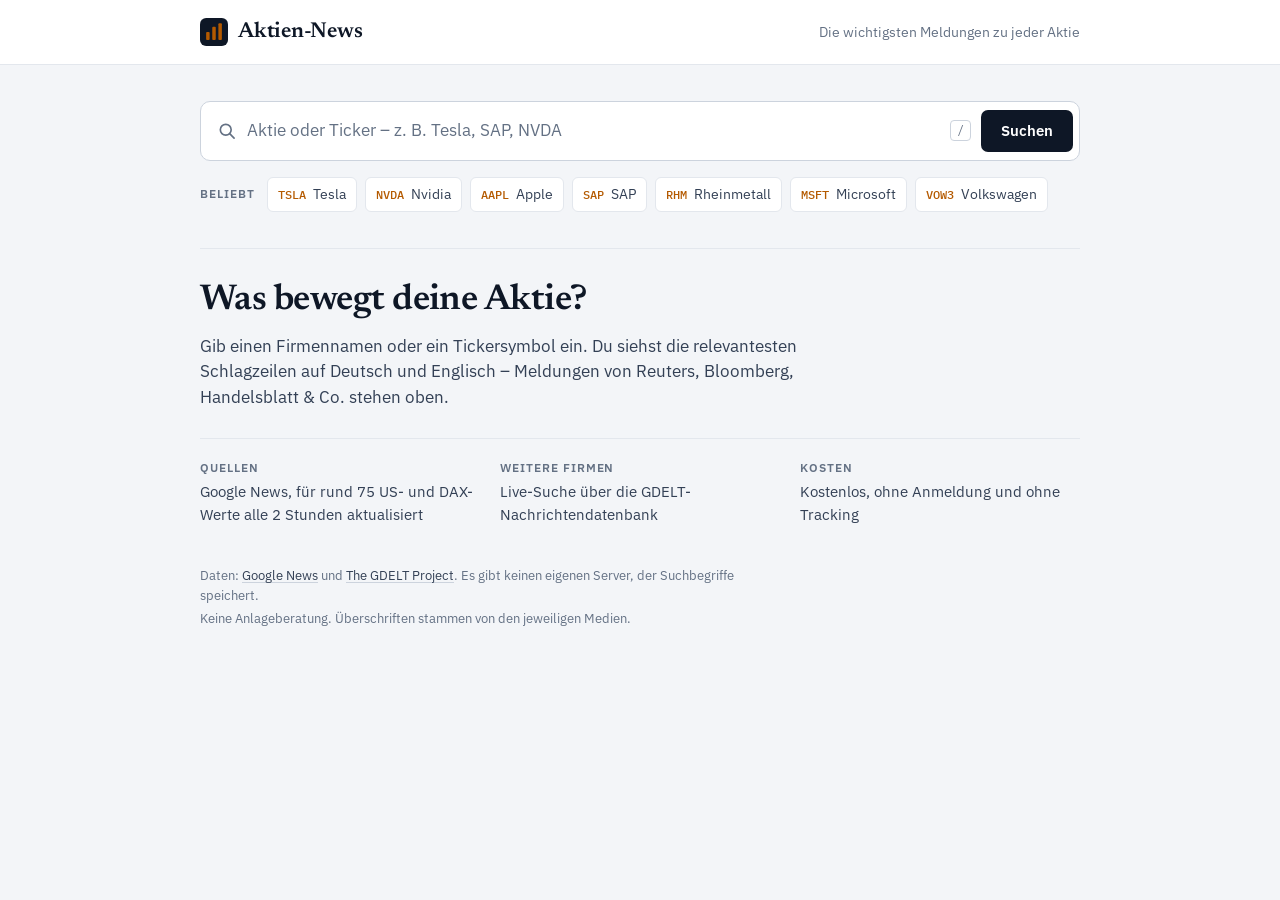
==== commit 6345724e: "Serve prepared Google News headlines instead of live GDELT calls GDELT limits requests per IP, so vi" ====
--- a/index.html
+++ b/index.html
@@ -56,10 +56,10 @@
 
     <div id="intro" class="intro">
       <h1 class="intro-title">Was bewegt deine Aktie?</h1>
-      <p class="intro-text">Gib einen Firmennamen oder ein Tickersymbol ein. Die Suche durchkämmt Nachrichtenseiten weltweit und sortiert nach Relevanz – Meldungen von Reuters, Bloomberg, Handelsblatt &amp; Co. stehen oben.</p>
+      <p class="intro-text">Gib einen Firmennamen oder ein Tickersymbol ein. Du siehst die relevantesten Schlagzeilen auf Deutsch und Englisch – Meldungen von Reuters, Bloomberg, Handelsblatt &amp; Co. stehen oben.</p>
       <dl class="facts">
-        <div><dt>Quellen</dt><dd>Zehntausende Nachrichtenseiten über die GDELT-Datenbank</dd></div>
-        <div><dt>Zeitraum</dt><dd>Letzte 24 Stunden bis 3 Monate</dd></div>
+        <div><dt>Quellen</dt><dd>Google News, für rund 75 US- und DAX-Werte alle 2 Stunden aktualisiert</dd></div>
+        <div><dt>Weitere Firmen</dt><dd>Live-Suche über die GDELT-Nachrichtendatenbank</dd></div>
         <div><dt>Kosten</dt><dd>Kostenlos, ohne Anmeldung und ohne Tracking</dd></div>
       </dl>
     </div>
@@ -81,7 +81,6 @@
             <button type="button" data-value="3d">3 Tage</button>
             <button type="button" data-value="1w">Woche</button>
             <button type="button" data-value="1m">Monat</button>
-            <button type="button" data-value="3m">3 Monate</button>
           </div>
         </div>
       </div>
@@ -120,10 +119,11 @@
 </main>
 
 <footer class="wrap site-footer">
-  <p>Daten: <a href="https://www.gdeltproject.org/" target="_blank" rel="noopener">The GDELT Project</a>. Die Suche läuft direkt aus deinem Browser – es gibt keinen eigenen Server, der Suchbegriffe speichert.</p>
+  <p>Daten: <a href="https://news.google.com/" target="_blank" rel="noopener">Google News</a> und <a href="https://www.gdeltproject.org/" target="_blank" rel="noopener">The GDELT Project</a>. Es gibt keinen eigenen Server, der Suchbegriffe speichert.</p>
   <p>Keine Anlageberatung. Überschriften stammen von den jeweiligen Medien.</p>
 </footer>
 
+<script src="stocks.js"></script>
 <script src="script.js"></script>
 </body>
 </html>
--- a/style.css
+++ b/style.css
@@ -641,9 +641,7 @@
 }
 
 .meta-source {
-  font-family: var(--font-mono);
-  font-size: 0.75rem;
-  font-weight: 500;
+  font-weight: 600;
   color: var(--ink-2);
 }
 
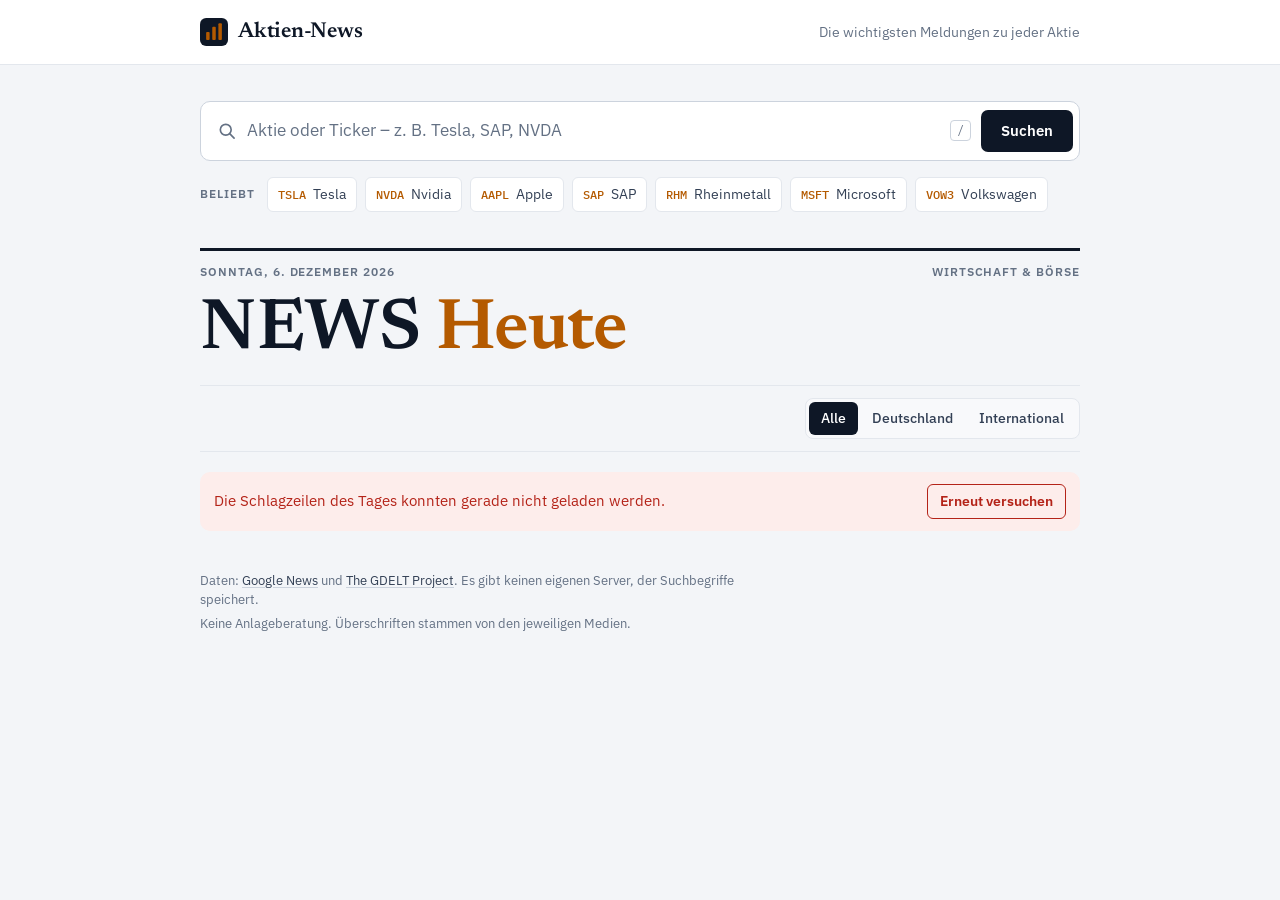
==== commit 2681f4b1: "Add "NEWS Heute" start page with the day's business headlines The workflow now also fetches Google N" ====
--- a/index.html
+++ b/index.html
@@ -54,14 +54,36 @@
 
   <section id="results" class="results" aria-label="Nachrichten">
 
-    <div id="intro" class="intro">
-      <h1 class="intro-title">Was bewegt deine Aktie?</h1>
-      <p class="intro-text">Gib einen Firmennamen oder ein Tickersymbol ein. Du siehst die relevantesten Schlagzeilen auf Deutsch und Englisch – Meldungen von Reuters, Bloomberg, Handelsblatt &amp; Co. stehen oben.</p>
-      <dl class="facts">
-        <div><dt>Quellen</dt><dd>Google News, für rund 75 US- und DAX-Werte alle 2 Stunden aktualisiert</dd></div>
-        <div><dt>Weitere Firmen</dt><dd>Live-Suche über die GDELT-Nachrichtendatenbank</dd></div>
-        <div><dt>Kosten</dt><dd>Kostenlos, ohne Anmeldung und ohne Tracking</dd></div>
-      </dl>
+    <div id="today" class="today">
+      <header class="today-head">
+        <div class="today-dateline">
+          <span id="todayDate"></span>
+          <span class="today-section">Wirtschaft &amp; Börse</span>
+        </div>
+        <h1 class="today-title"><span class="today-title-news">NEWS</span> <span class="today-title-day">Heute</span></h1>
+        <div class="today-bar">
+          <p id="todayMeta" class="results-meta">Lade die Schlagzeilen des Tages …</p>
+          <div class="seg" id="segRegion" role="group" aria-label="Region">
+            <button type="button" data-value="alle" aria-pressed="true">Alle</button>
+            <button type="button" data-value="DE" aria-pressed="false">Deutschland</button>
+            <button type="button" data-value="EN" aria-pressed="false">International</button>
+          </div>
+        </div>
+      </header>
+
+      <div id="todayNotice" class="notice" role="status" hidden>
+        <span id="todayNoticeText" class="notice-text"></span>
+        <button type="button" id="todayNoticeAction" class="notice-action" hidden></button>
+      </div>
+
+      <div id="todaySkeleton" class="skeleton" aria-hidden="true">
+        <div class="sk-row"><div class="sk-line sk-short"></div><div class="sk-line"></div><div class="sk-line sk-mid"></div></div>
+        <div class="sk-row"><div class="sk-line sk-short"></div><div class="sk-line"></div><div class="sk-line sk-mid"></div></div>
+        <div class="sk-row"><div class="sk-line sk-short"></div><div class="sk-line"></div><div class="sk-line sk-mid"></div></div>
+      </div>
+
+      <div id="todayLead"></div>
+      <ol id="todayList" class="news-list today-list"></ol>
     </div>
 
     <div id="resultsHead" class="results-head" hidden>
--- a/style.css
+++ b/style.css
@@ -332,16 +332,8 @@
 
 .pick[aria-pressed="true"] { border-color: var(--ink); color: var(--ink); }
 
-/* Intro */
-
 .results { padding-block: 28px 16px; }
 
-.intro {
-  border-top: 1px solid var(--line);
-  padding-top: 32px;
-}
-
-.intro-title,
 .results-title {
   font-family: var(--font-display);
   font-weight: 600;
@@ -351,34 +343,55 @@
   margin: 0;
 }
 
-.intro-title { font-size: clamp(1.75rem, 4vw, 2.25rem); }
-
-.intro-text {
-  max-width: 62ch;
-  color: var(--ink-2);
-  font-size: 1.0625rem;
-  margin: 12px 0 28px;
-}
-
-.facts {
-  display: grid;
-  grid-template-columns: repeat(auto-fit, minmax(200px, 1fr));
-  gap: 20px;
-  margin: 0;
-  padding-top: 20px;
-  border-top: 1px solid var(--line);
-}
-
-.facts dt {
+/* NEWS Heute */
+
+.today-head {
+  border-top: 3px solid var(--ink);
+  padding-top: 12px;
+}
+
+.today-dateline {
+  display: flex;
+  justify-content: space-between;
+  gap: 12px;
+  flex-wrap: wrap;
   font-size: 0.75rem;
   font-weight: 600;
   text-transform: uppercase;
   letter-spacing: 0.08em;
   color: var(--muted);
-  margin-bottom: 4px;
-}
-
-.facts dd { margin: 0; color: var(--ink-2); font-size: 0.9375rem; }
+}
+
+.today-title {
+  margin: 14px 0 0;
+  font-family: var(--font-display);
+  font-weight: 600;
+  font-size: clamp(2.75rem, 9vw, 4.5rem);
+  line-height: 1;
+  letter-spacing: -0.02em;
+}
+
+.today-title-news { letter-spacing: 0.01em; }
+.today-title-day { color: var(--accent); }
+
+.today-bar {
+  display: flex;
+  align-items: center;
+  justify-content: space-between;
+  gap: 12px 20px;
+  flex-wrap: wrap;
+  margin-top: 18px;
+  padding-block: 12px;
+  border-block: 1px solid var(--line);
+}
+
+.today-bar .results-meta { margin: 0; }
+
+.today-list {
+  display: grid;
+  grid-template-columns: minmax(0, 1fr) minmax(0, 1fr);
+  column-gap: 36px;
+}
 
 /* Results header */
 
@@ -709,6 +722,8 @@
   .story-link { gap: 14px; }
   .story-title { font-size: 1.0625rem; }
   .story-thumb { width: 84px; height: 60px; }
+  .today-list { grid-template-columns: minmax(0, 1fr); }
+  .today-bar .seg { width: 100%; }
 }
 
 @media (hover: none) {
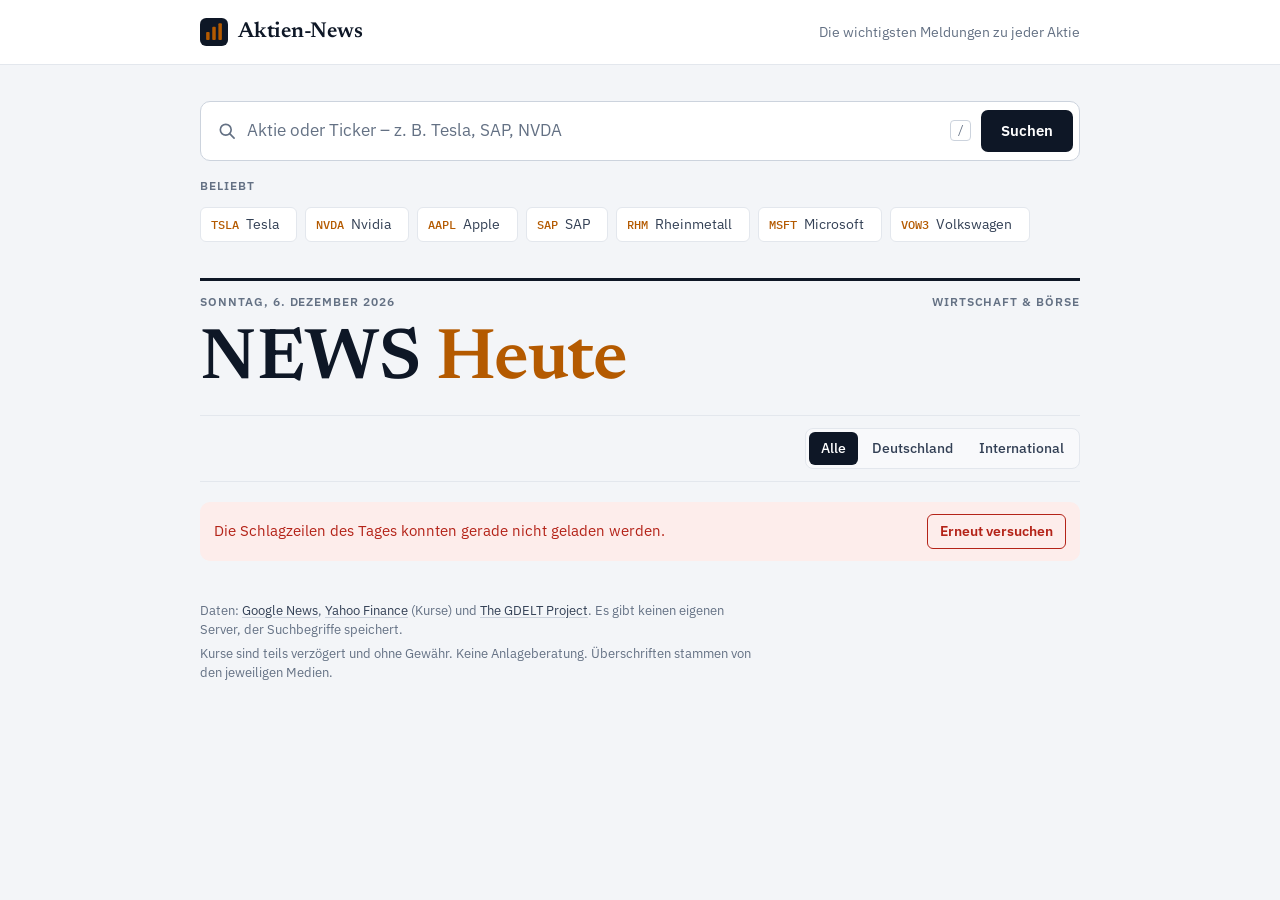
==== commit ac5ff416: "Show price and daily change for listed stocks A new job step fetches price and previous close from Y" ====
--- a/index.html
+++ b/index.html
@@ -91,6 +91,7 @@
         <span id="resultsTicker" class="ticker" hidden></span>
         <h1 id="resultsTitle" class="results-title"></h1>
       </div>
+      <div id="quote" class="quote" role="group" aria-label="Kurs" hidden></div>
       <p id="resultsMeta" class="results-meta"></p>
     </div>
 
@@ -141,8 +142,8 @@
 </main>
 
 <footer class="wrap site-footer">
-  <p>Daten: <a href="https://news.google.com/" target="_blank" rel="noopener">Google News</a> und <a href="https://www.gdeltproject.org/" target="_blank" rel="noopener">The GDELT Project</a>. Es gibt keinen eigenen Server, der Suchbegriffe speichert.</p>
-  <p>Keine Anlageberatung. Überschriften stammen von den jeweiligen Medien.</p>
+  <p>Daten: <a href="https://news.google.com/" target="_blank" rel="noopener">Google News</a>, <a href="https://finance.yahoo.com/" target="_blank" rel="noopener">Yahoo Finance</a> (Kurse) und <a href="https://www.gdeltproject.org/" target="_blank" rel="noopener">The GDELT Project</a>. Es gibt keinen eigenen Server, der Suchbegriffe speichert.</p>
+  <p>Kurse sind teils verzögert und ohne Gewähr. Keine Anlageberatung. Überschriften stammen von den jeweiligen Medien.</p>
 </footer>
 
 <script src="stocks.js"></script>
--- a/style.css
+++ b/style.css
@@ -24,6 +24,10 @@
   --active-ink: #FFFFFF;
   --danger: #B42318;
   --danger-soft: #FDEDEB;
+  --up: #0B7A3E;
+  --up-soft: #E4F5EA;
+  --down: #B42318;
+  --down-soft: #FDEDEB;
   --warn: #8A5A00;
   --warn-soft: #FFF5DA;
   --info: #334055;
@@ -60,6 +64,10 @@
     --active-ink: #0A0F16;
     --danger: #FF8B80;
     --danger-soft: rgba(255, 139, 128, 0.1);
+    --up: #4BD98C;
+    --up-soft: rgba(75, 217, 140, 0.12);
+    --down: #FF8B80;
+    --down-soft: rgba(255, 139, 128, 0.12);
     --warn: #F5C451;
     --warn-soft: rgba(245, 196, 81, 0.1);
     --info: #C2CBD7;
@@ -88,6 +96,10 @@
   --active-ink: #0A0F16;
   --danger: #FF8B80;
   --danger-soft: rgba(255, 139, 128, 0.1);
+  --up: #4BD98C;
+  --up-soft: rgba(75, 217, 140, 0.12);
+  --down: #FF8B80;
+  --down-soft: rgba(255, 139, 128, 0.12);
   --warn: #F5C451;
   --warn-soft: rgba(245, 196, 81, 0.1);
   --info: #C2CBD7;
@@ -425,6 +437,52 @@
   font-size: 0.9375rem;
   font-variant-numeric: tabular-nums;
 }
+
+/* Kurs */
+
+.quote {
+  display: flex;
+  align-items: baseline;
+  flex-wrap: wrap;
+  gap: 6px 12px;
+  margin-top: 14px;
+  font-variant-numeric: tabular-nums;
+}
+
+.quote-price {
+  font-size: clamp(1.75rem, 5vw, 2.25rem);
+  font-weight: 600;
+  letter-spacing: -0.01em;
+  line-height: 1.1;
+}
+
+.quote-change {
+  display: inline-flex;
+  align-items: center;
+  gap: 6px;
+  border-radius: var(--radius-sm);
+  padding: 3px 9px;
+  font-size: 0.9375rem;
+  font-weight: 600;
+}
+
+.quote-arrow { font-size: 0.6875rem; }
+
+.quote-change.is-up { color: var(--up); background: var(--up-soft); }
+.quote-change.is-down { color: var(--down); background: var(--down-soft); }
+.quote-change.is-flat { color: var(--ink-2); background: var(--info-soft); }
+
+.quote-label { color: var(--muted); font-size: 0.875rem; margin-left: -6px; }
+.quote-time { color: var(--muted); font-size: 0.8125rem; }
+
+.pick-chg {
+  font-size: 0.75rem;
+  font-variant-numeric: tabular-nums;
+  color: var(--muted);
+}
+
+.pick-chg.is-up { color: var(--up); }
+.pick-chg.is-down { color: var(--down); }
 
 /* Toolbar */
 
